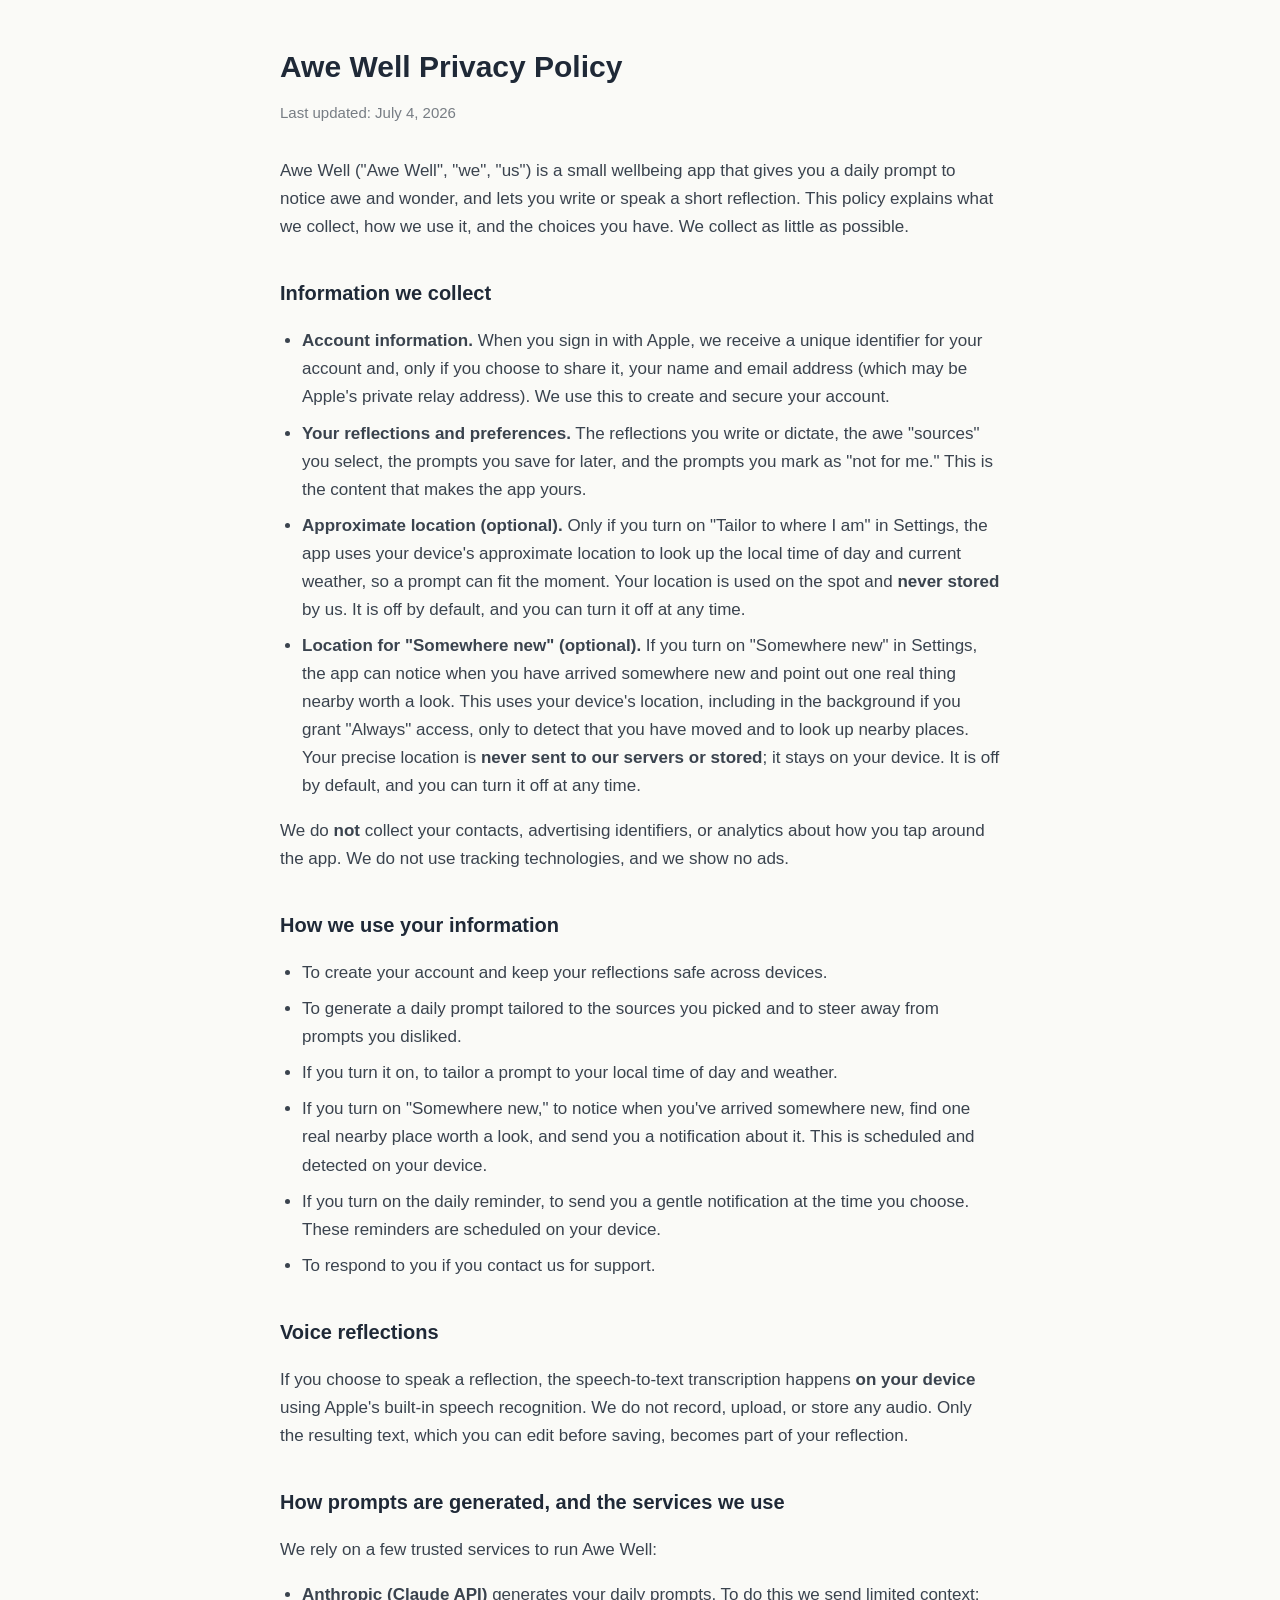
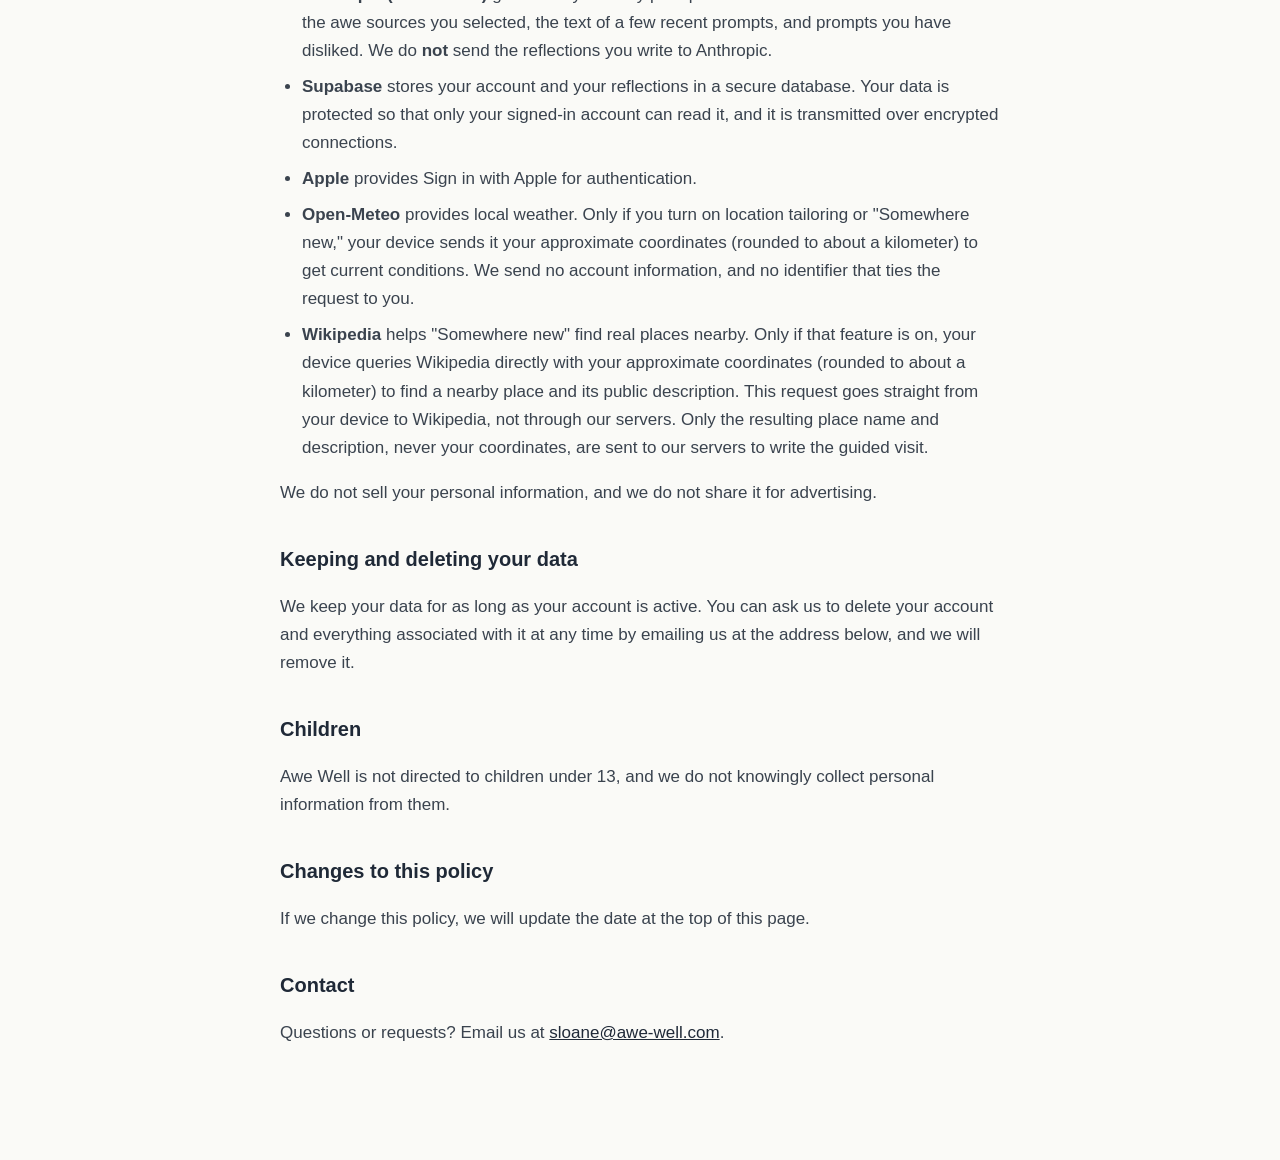
==== privacy.html @ 431646fa "Landing page at awe-well.com; move policy to /privacy.html Add a marketing landing page (sunset hero" ====
<!DOCTYPE html>
<html lang="en">
<head>
  <meta charset="utf-8" />
  <meta name="viewport" content="width=device-width, initial-scale=1" />
  <title>Awe Well — Privacy Policy</title>
  <style>
    :root { color-scheme: light; }
    body {
      max-width: 720px;
      margin: 0 auto;
      padding: 48px 24px 96px;
      background: #FAFAF7;
      color: #1F2937;
      font: 17px/1.65 -apple-system, BlinkMacSystemFont, "Segoe UI", Roboto, Helvetica, Arial, sans-serif;
    }
    h1 { font-size: 30px; line-height: 1.25; margin: 0 0 8px; }
    h2 { font-size: 20px; margin: 36px 0 10px; }
    p, li { color: rgba(31, 41, 55, 0.88); }
    .muted { color: rgba(31, 41, 55, 0.6); font-size: 15px; margin-bottom: 32px; }
    ul { padding-left: 22px; }
    li { margin-bottom: 8px; }
    a { color: #1F2937; }
    code { background: rgba(31,41,55,0.06); padding: 1px 5px; border-radius: 5px; }
  </style>
</head>
<body>
  <h1>Awe Well Privacy Policy</h1>
  <p class="muted">Last updated: July 4, 2026</p>

  <p>
    Awe Well ("Awe Well", "we", "us") is a small wellbeing app that gives you a
    daily prompt to notice awe and wonder, and lets you write or speak a short
    reflection. This policy explains what we collect, how we use it, and the
    choices you have. We collect as little as possible.
  </p>

  <h2>Information we collect</h2>
  <ul>
    <li>
      <strong>Account information.</strong> When you sign in with Apple, we
      receive a unique identifier for your account and, only if you choose to
      share it, your name and email address (which may be Apple's private relay
      address). We use this to create and secure your account.
    </li>
    <li>
      <strong>Your reflections and preferences.</strong> The reflections you
      write or dictate, the awe "sources" you select, the prompts you save for
      later, and the prompts you mark as "not for me." This is the content that
      makes the app yours.
    </li>
    <li>
      <strong>Approximate location (optional).</strong> Only if you turn on
      "Tailor to where I am" in Settings, the app uses your device's approximate
      location to look up the local time of day and current weather, so a prompt
      can fit the moment. Your location is used on the spot and
      <strong>never stored</strong> by us. It is off by default, and you can turn
      it off at any time.
    </li>
    <li>
      <strong>Location for "Somewhere new" (optional).</strong> If you turn on
      "Somewhere new" in Settings, the app can notice when you have arrived
      somewhere new and point out one real thing nearby worth a look. This uses
      your device's location, including in the background if you grant "Always"
      access, only to detect that you have moved and to look up nearby places.
      Your precise location is <strong>never sent to our servers or stored</strong>;
      it stays on your device. It is off by default, and you can turn it off at
      any time.
    </li>
  </ul>
  <p>
    We do <strong>not</strong> collect your contacts, advertising identifiers, or
    analytics about how you tap around the app. We do not use tracking
    technologies, and we show no ads.
  </p>

  <h2>How we use your information</h2>
  <ul>
    <li>To create your account and keep your reflections safe across devices.</li>
    <li>To generate a daily prompt tailored to the sources you picked and to steer away from prompts you disliked.</li>
    <li>If you turn it on, to tailor a prompt to your local time of day and weather.</li>
    <li>If you turn on "Somewhere new," to notice when you've arrived somewhere new, find one real nearby place worth a look, and send you a notification about it. This is scheduled and detected on your device.</li>
    <li>If you turn on the daily reminder, to send you a gentle notification at the time you choose. These reminders are scheduled on your device.</li>
    <li>To respond to you if you contact us for support.</li>
  </ul>

  <h2>Voice reflections</h2>
  <p>
    If you choose to speak a reflection, the speech-to-text transcription happens
    <strong>on your device</strong> using Apple's built-in speech recognition. We
    do not record, upload, or store any audio. Only the resulting text, which you
    can edit before saving, becomes part of your reflection.
  </p>

  <h2>How prompts are generated, and the services we use</h2>
  <p>We rely on a few trusted services to run Awe Well:</p>
  <ul>
    <li>
      <strong>Anthropic (Claude API)</strong> generates your daily prompts. To do
      this we send limited context: the awe sources you selected, the text of a
      few recent prompts, and prompts you have disliked. We do
      <strong>not</strong> send the reflections you write to Anthropic.
    </li>
    <li>
      <strong>Supabase</strong> stores your account and your reflections in a
      secure database. Your data is protected so that only your signed-in account
      can read it, and it is transmitted over encrypted connections.
    </li>
    <li>
      <strong>Apple</strong> provides Sign in with Apple for authentication.
    </li>
    <li>
      <strong>Open-Meteo</strong> provides local weather. Only if you turn on
      location tailoring or "Somewhere new," your device sends it your
      approximate coordinates (rounded to about a kilometer) to get current
      conditions. We send no account information, and no identifier that ties
      the request to you.
    </li>
    <li>
      <strong>Wikipedia</strong> helps "Somewhere new" find real places nearby.
      Only if that feature is on, your device queries Wikipedia directly with
      your approximate coordinates (rounded to about a kilometer) to find a
      nearby place and its public description. This request goes straight from
      your device to Wikipedia, not through our servers. Only the resulting
      place name and description, never your coordinates, are sent to our
      servers to write the guided visit.
    </li>
  </ul>
  <p>
    We do not sell your personal information, and we do not share it for
    advertising.
  </p>

  <h2>Keeping and deleting your data</h2>
  <p>
    We keep your data for as long as your account is active. You can ask us to
    delete your account and everything associated with it at any time by emailing
    us at the address below, and we will remove it.
  </p>

  <h2>Children</h2>
  <p>
    Awe Well is not directed to children under 13, and we do not knowingly
    collect personal information from them.
  </p>

  <h2>Changes to this policy</h2>
  <p>
    If we change this policy, we will update the date at the top of this page.
  </p>

  <h2>Contact</h2>
  <p>
    Questions or requests? Email us at
    <a href="mailto:sloane@awe-well.com">sloane@awe-well.com</a>.
  </p>
</body>
</html>
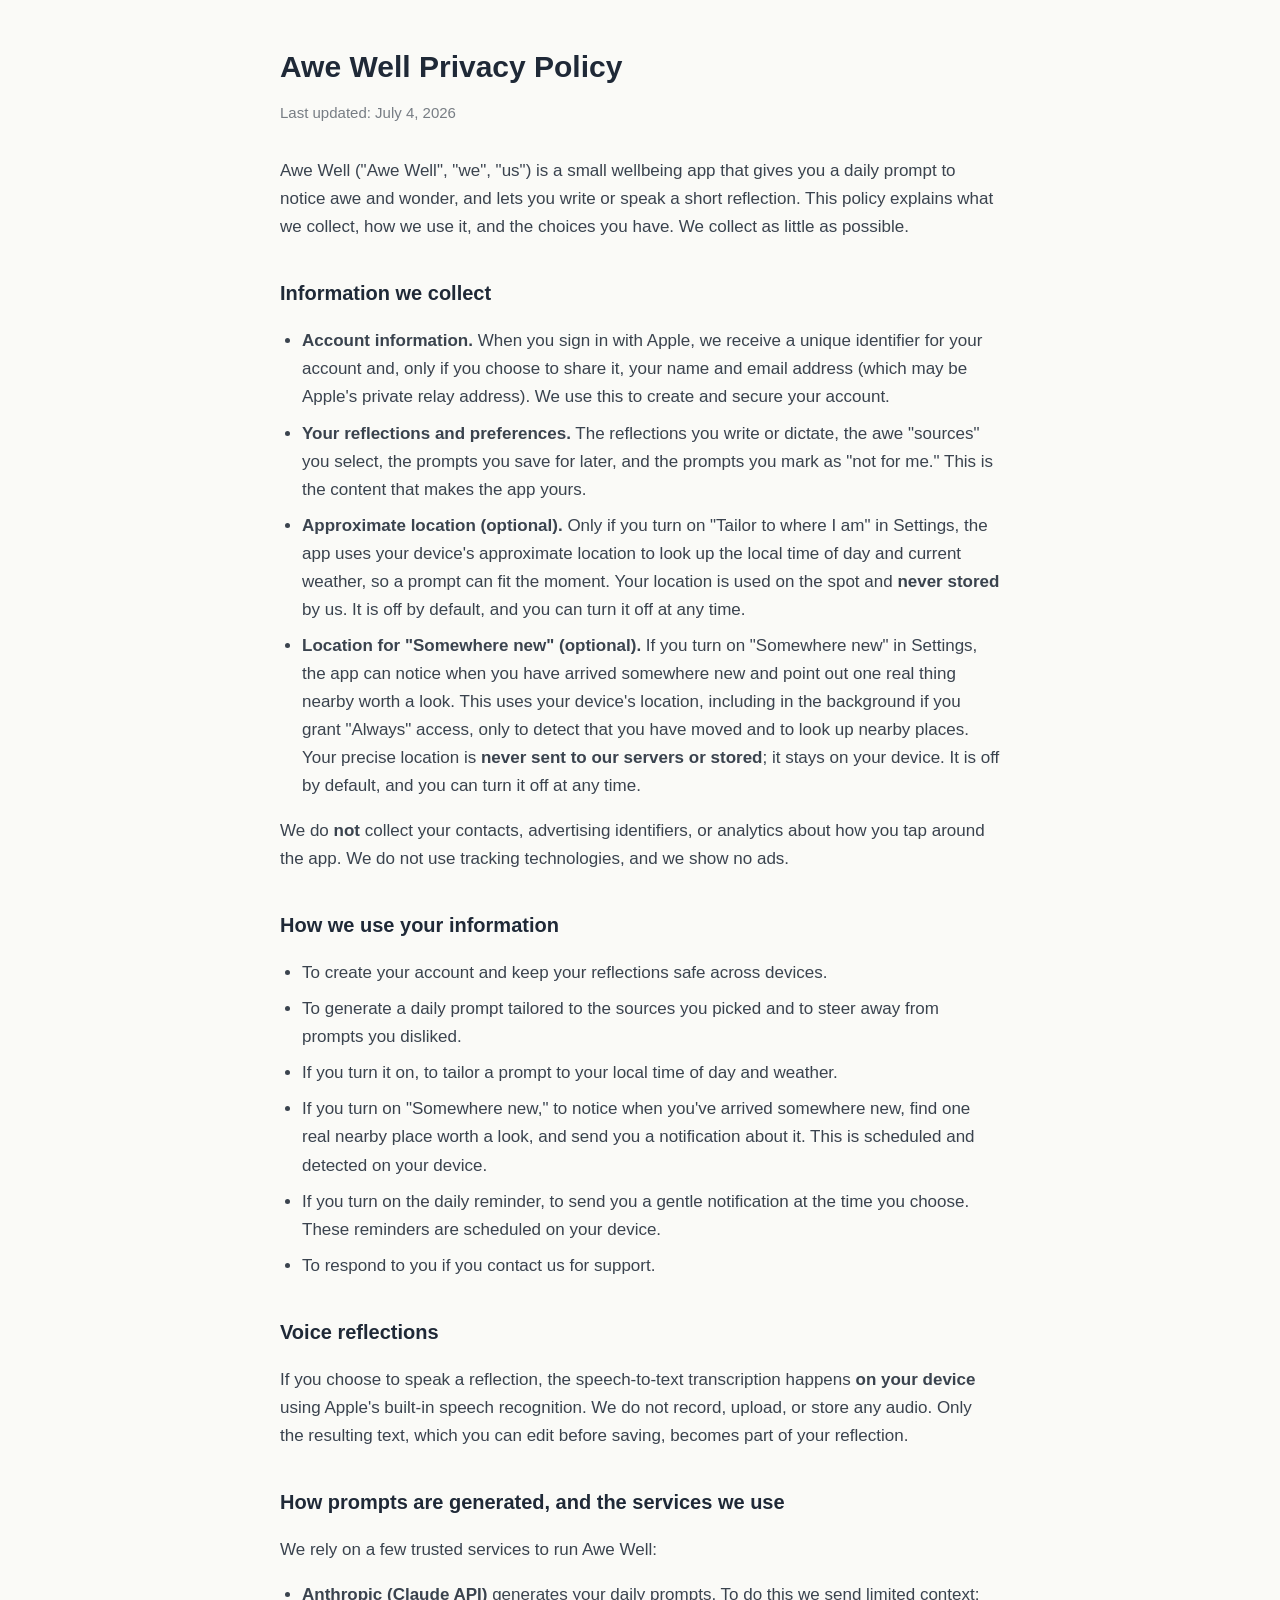
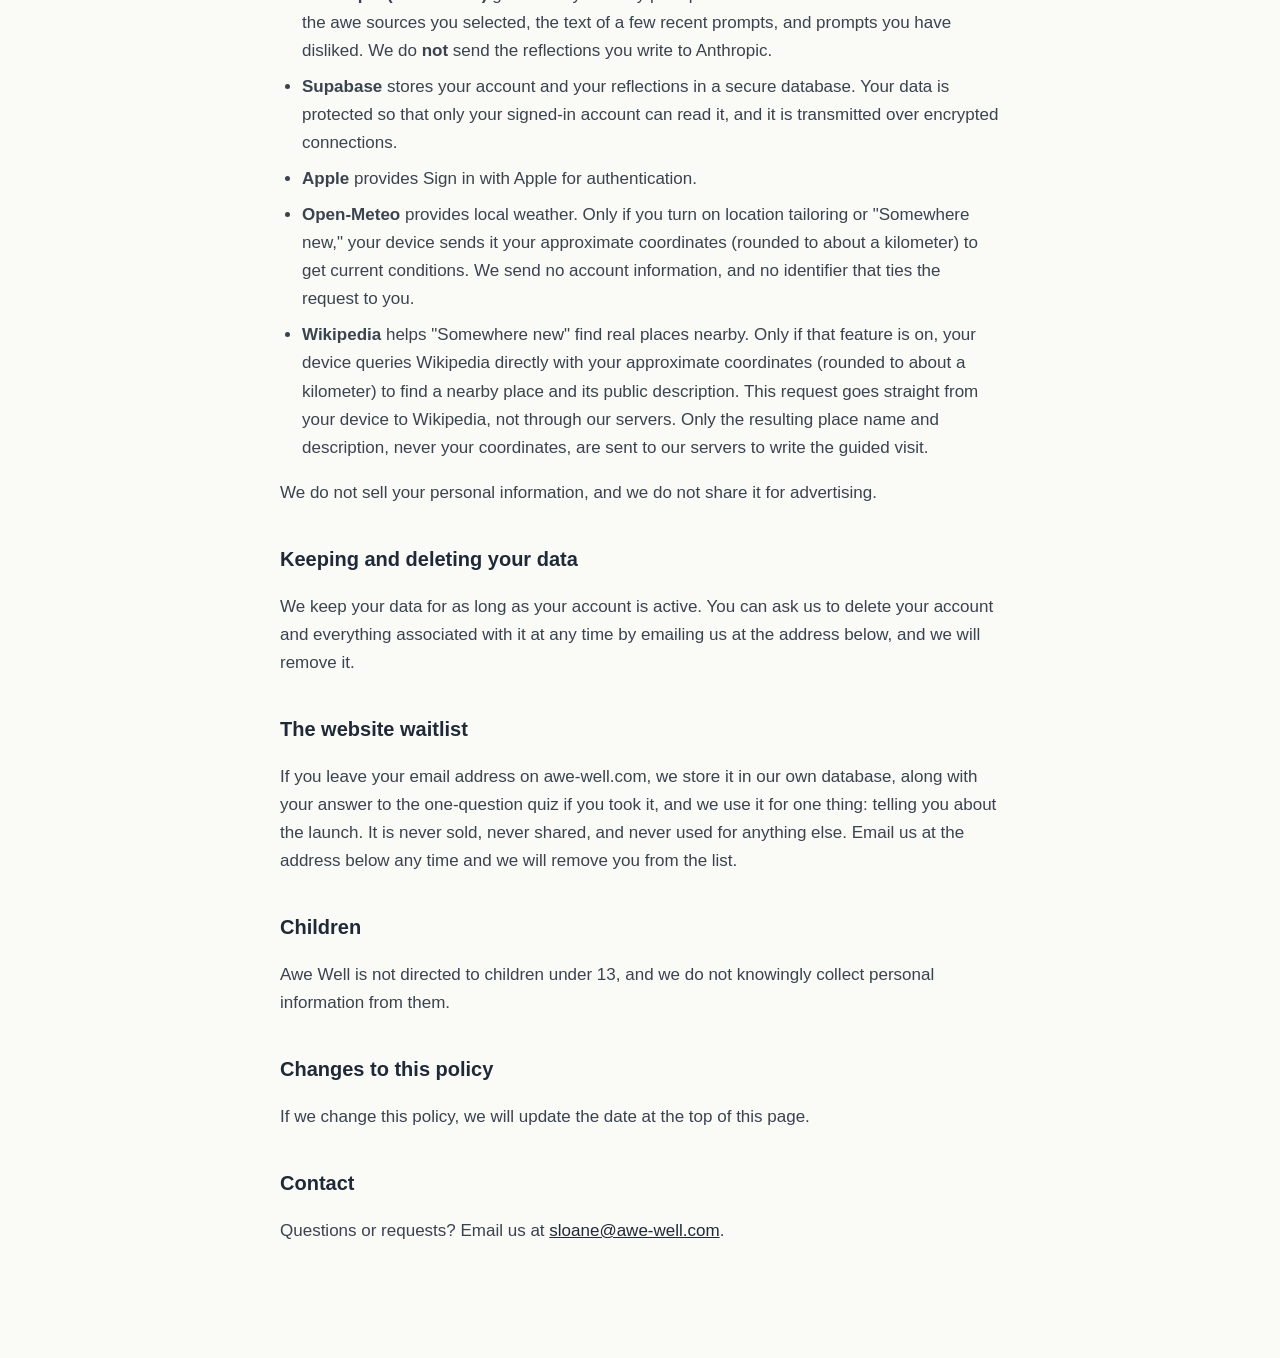
==== commit cbb16158: "Phase 0 funnel: one-question quiz, live invitation, waitlist The landing page now opens with "Where " ====
--- a/privacy.html
+++ b/privacy.html
@@ -138,6 +138,15 @@
     us at the address below, and we will remove it.
   </p>
 
+  <h2>The website waitlist</h2>
+  <p>
+    If you leave your email address on awe-well.com, we store it in our own
+    database, along with your answer to the one-question quiz if you took it,
+    and we use it for one thing: telling you about the launch. It is never
+    sold, never shared, and never used for anything else. Email us at the
+    address below any time and we will remove you from the list.
+  </p>
+
   <h2>Children</h2>
   <p>
     Awe Well is not directed to children under 13, and we do not knowingly
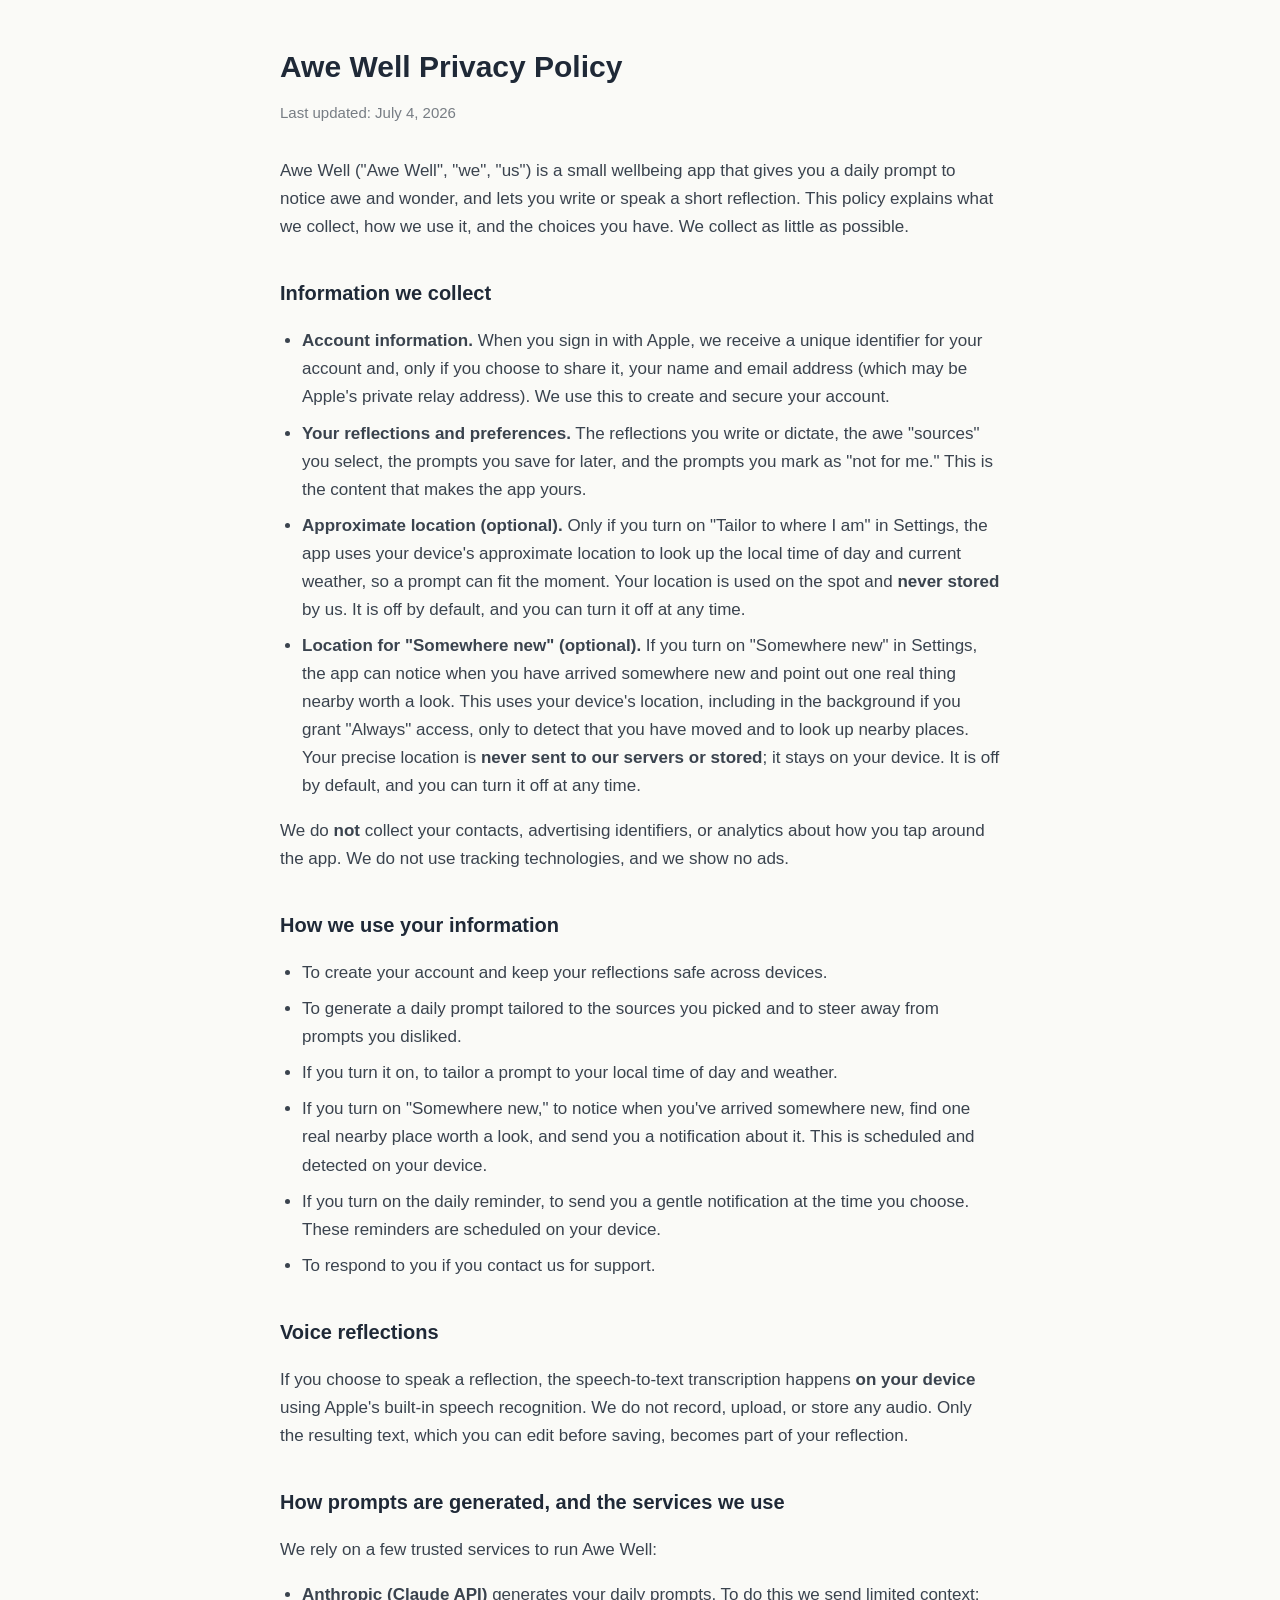
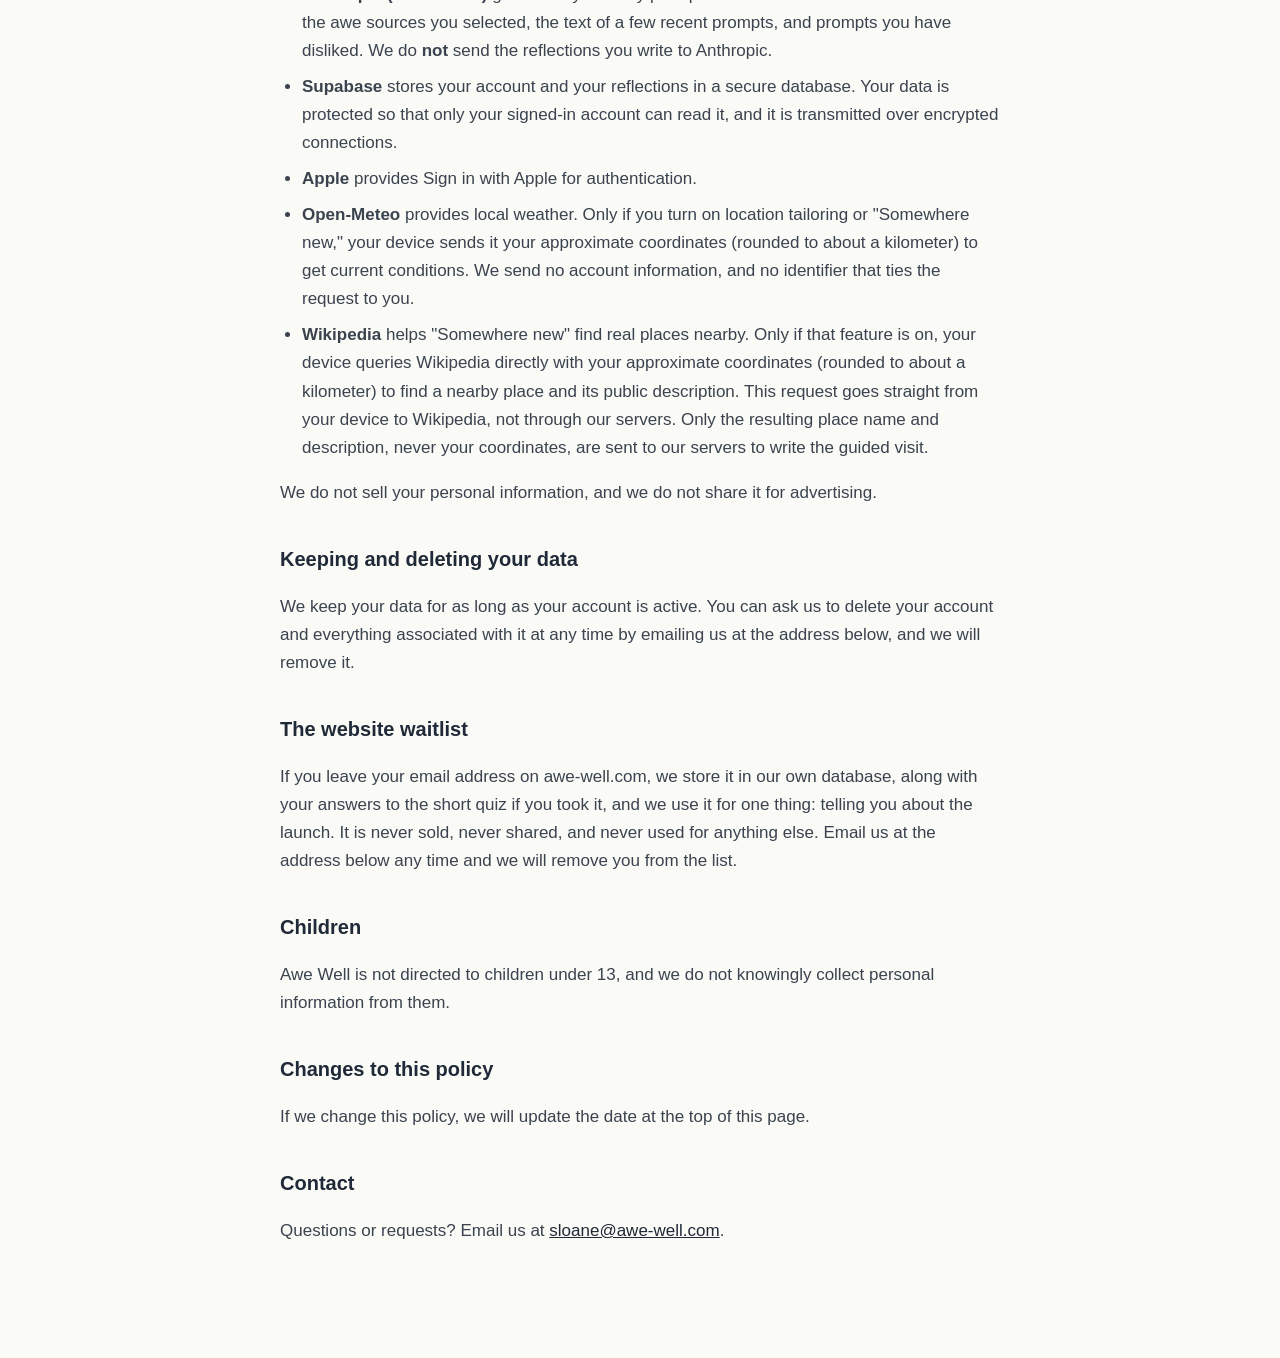
==== commit 85675bcb: "Deepen the quiz to four questions; fix the sample to one per source Per Sloane: the rotating daily p" ====
--- a/privacy.html
+++ b/privacy.html
@@ -141,7 +141,7 @@
   <h2>The website waitlist</h2>
   <p>
     If you leave your email address on awe-well.com, we store it in our own
-    database, along with your answer to the one-question quiz if you took it,
+    database, along with your answers to the short quiz if you took it,
     and we use it for one thing: telling you about the launch. It is never
     sold, never shared, and never used for anything else. Email us at the
     address below any time and we will remove you from the list.
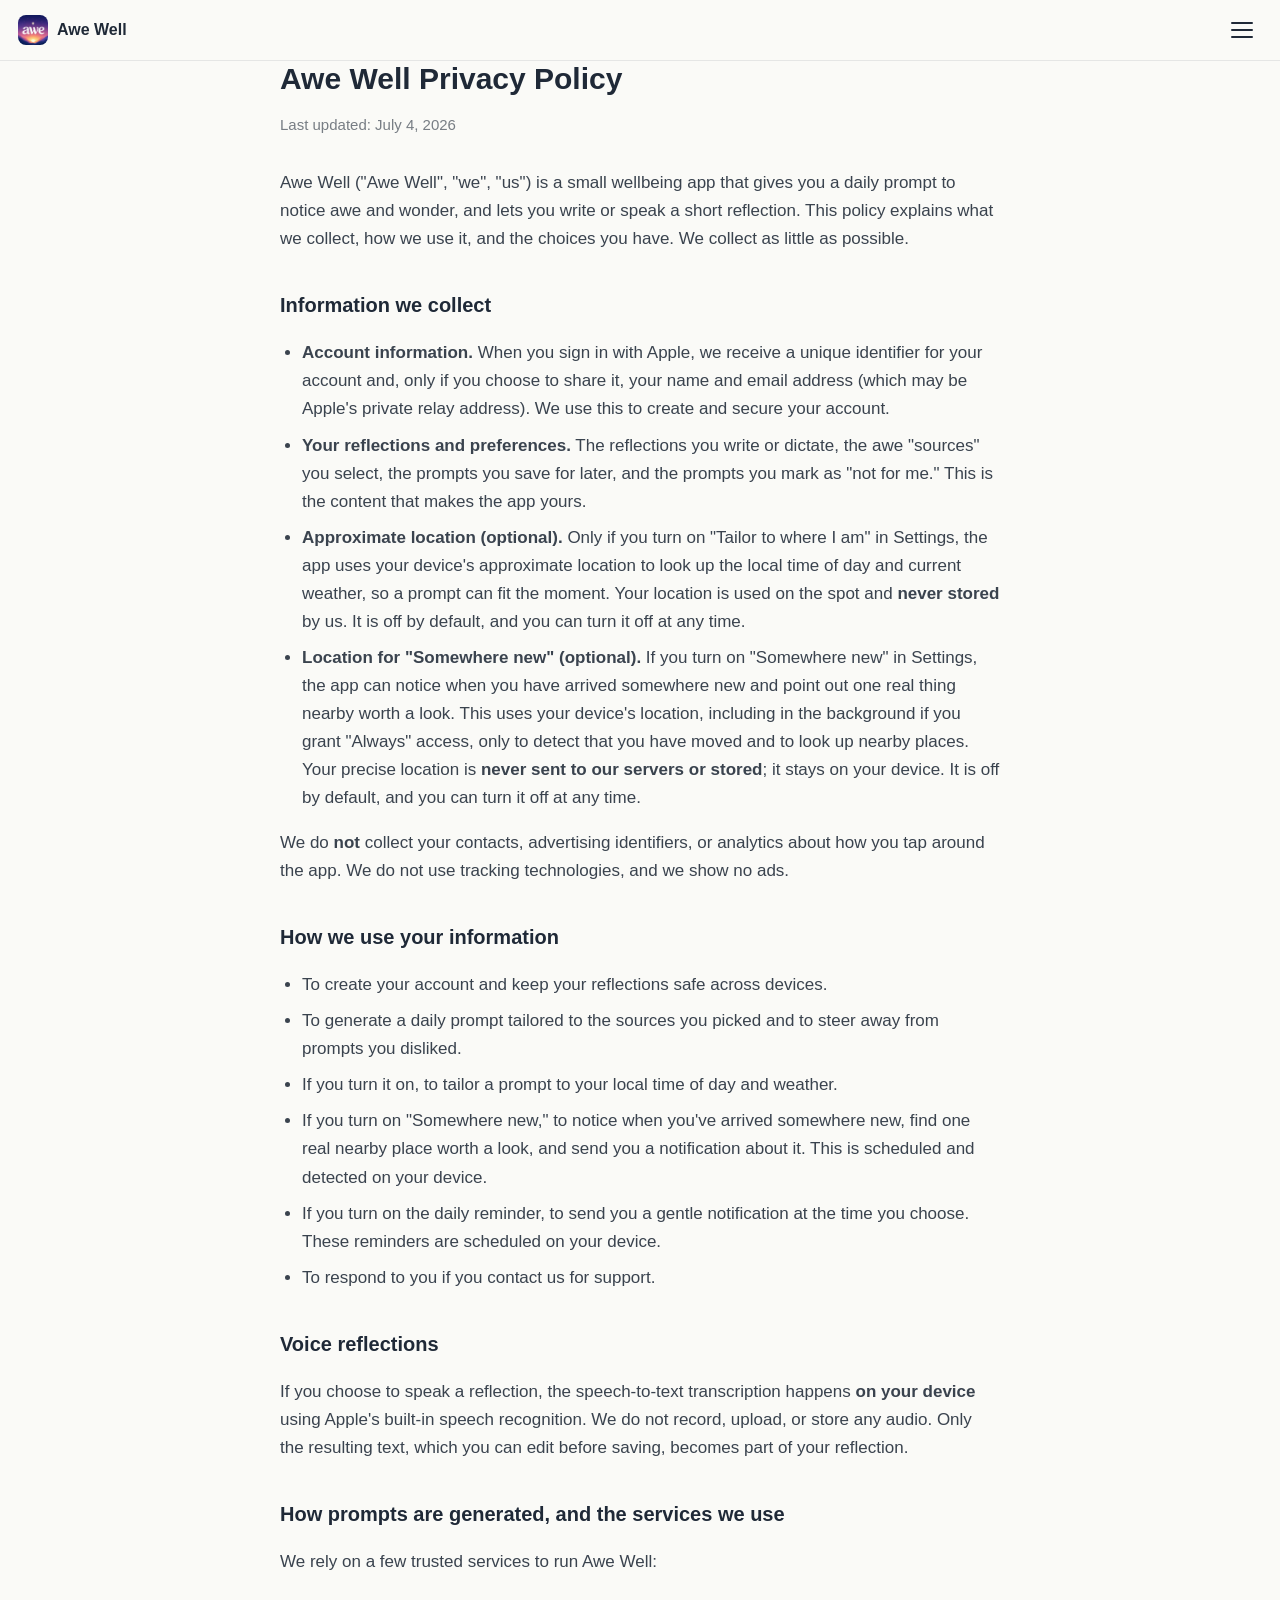
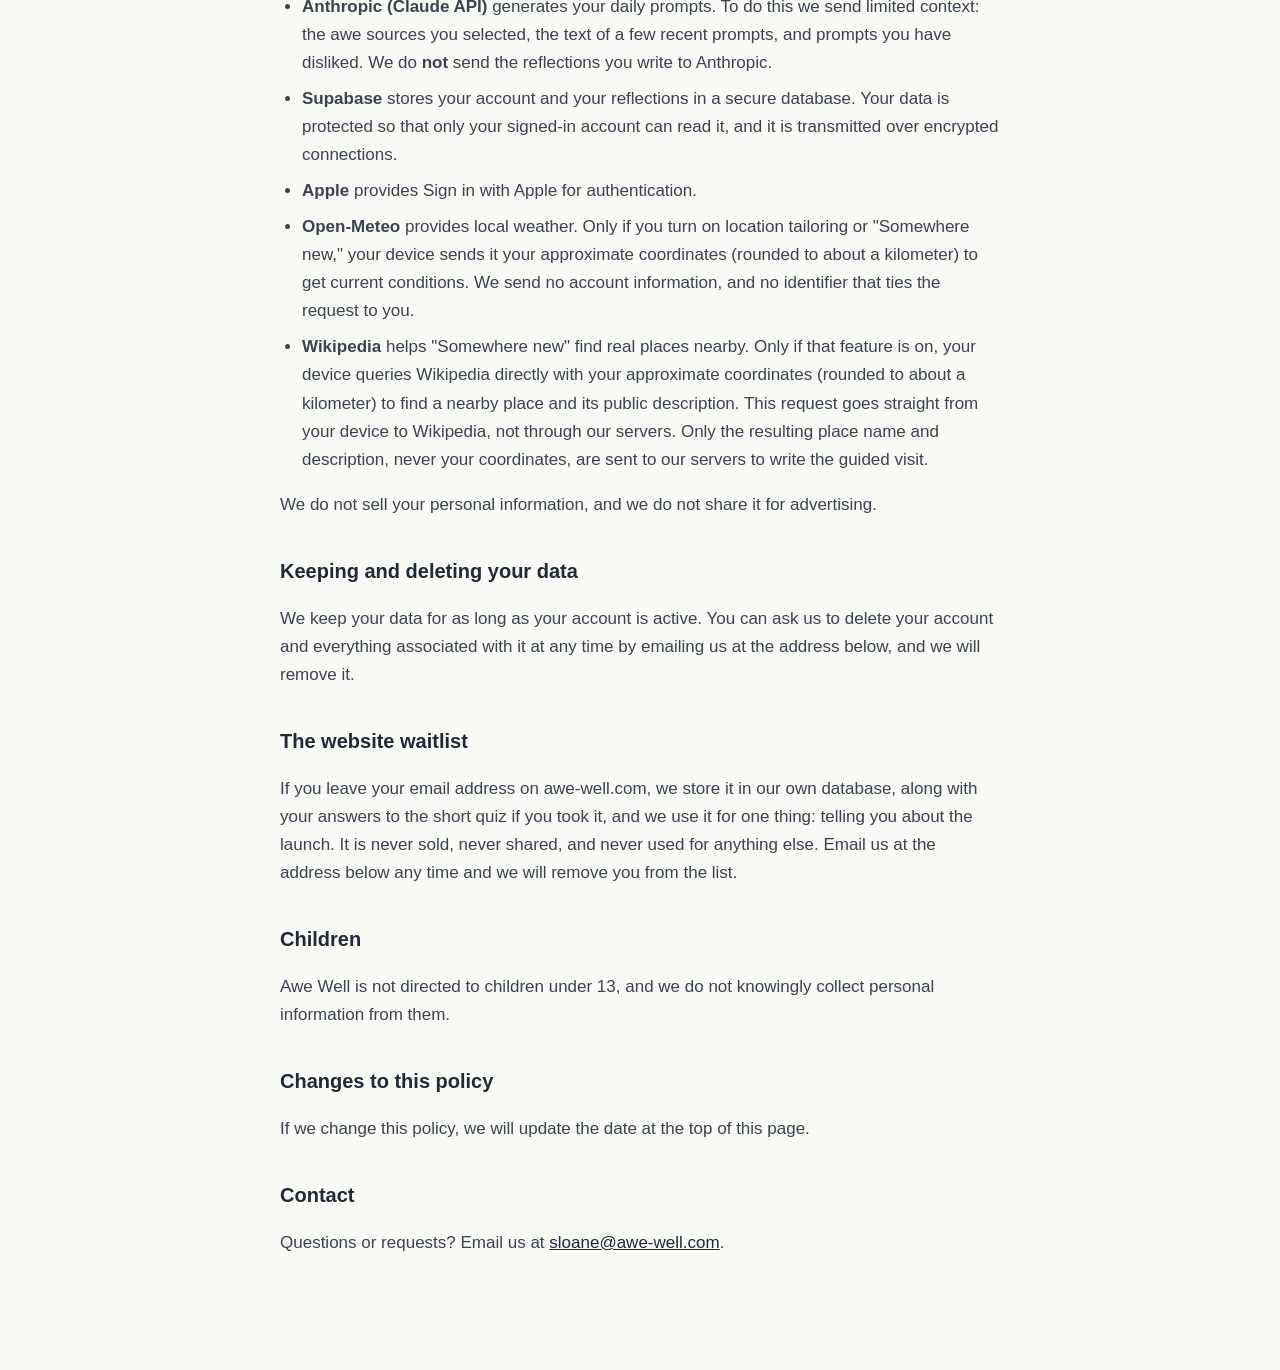
==== commit a448090f: "Add a shared hamburger nav and the story page Navigation moves out of the page body into a fixed bar" ====
--- a/privacy.html
+++ b/privacy.html
@@ -4,6 +4,7 @@
   <meta charset="utf-8" />
   <meta name="viewport" content="width=device-width, initial-scale=1" />
   <title>Awe Well — Privacy Policy</title>
+  <link rel="stylesheet" href="./assets/nav.css" />
   <style>
     :root { color-scheme: light; }
     body {
@@ -24,7 +25,7 @@
     code { background: rgba(31,41,55,0.06); padding: 1px 5px; border-radius: 5px; }
   </style>
 </head>
-<body>
+<body class="nav-light">
   <h1>Awe Well Privacy Policy</h1>
   <p class="muted">Last updated: July 4, 2026</p>
 
@@ -163,5 +164,6 @@
     Questions or requests? Email us at
     <a href="mailto:sloane@awe-well.com">sloane@awe-well.com</a>.
   </p>
+  <script src="./assets/nav.js" defer></script>
 </body>
 </html>
--- a/assets/nav.css
+++ b/assets/nav.css
@@ -0,0 +1,102 @@
+/* Shared site navigation. Injected by nav.js on every page so the markup
+   cannot drift between them. Footer links stay in each page as the no-script
+   fallback. */
+
+.sitebar {
+  position: fixed;
+  top: 0; left: 0; right: 0;
+  z-index: 60;
+  height: 60px;
+  display: flex;
+  align-items: center;
+  justify-content: space-between;
+  padding: 0 16px 0 18px;
+  transition: background-color 0.22s ease, box-shadow 0.22s ease;
+}
+/* Transparent over a dark hero, solid once scrolled or on light pages. */
+.sitebar.solid {
+  background: rgba(250, 250, 247, 0.94);
+  backdrop-filter: saturate(180%) blur(12px);
+  -webkit-backdrop-filter: saturate(180%) blur(12px);
+  box-shadow: 0 1px 0 rgba(31, 41, 55, 0.09);
+}
+
+.sitebar-home {
+  display: flex;
+  align-items: center;
+  gap: 9px;
+  text-decoration: none;
+  color: #fff;
+  font-weight: 600;
+  font-size: 16px;
+  opacity: 0;
+  pointer-events: none;
+  transition: opacity 0.22s ease, color 0.22s ease;
+}
+.sitebar.solid .sitebar-home { opacity: 1; pointer-events: auto; color: #1F2937; }
+.sitebar-home img { width: 30px; height: 30px; border-radius: 8px; display: block; }
+
+.sitebar-toggle {
+  margin-left: auto;
+  width: 44px; height: 44px;
+  display: flex;
+  flex-direction: column;
+  align-items: center;
+  justify-content: center;
+  gap: 5px;
+  background: none;
+  border: 0;
+  cursor: pointer;
+  border-radius: 10px;
+}
+.sitebar-toggle span {
+  display: block;
+  width: 22px; height: 2px;
+  border-radius: 2px;
+  background: #fff;
+  transition: background-color 0.22s ease, transform 0.22s ease, opacity 0.18s ease;
+}
+.sitebar.solid .sitebar-toggle span { background: #1F2937; }
+.sitebar-toggle:focus-visible { outline: 2px solid #C75D3C; outline-offset: 2px; }
+
+/* Hamburger becomes a close mark while the menu is open. */
+.sitebar.open .sitebar-toggle span:nth-child(1) { transform: translateY(7px) rotate(45deg); }
+.sitebar.open .sitebar-toggle span:nth-child(2) { opacity: 0; }
+.sitebar.open .sitebar-toggle span:nth-child(3) { transform: translateY(-7px) rotate(-45deg); }
+
+.sitemenu {
+  position: absolute;
+  top: 56px;
+  right: 12px;
+  min-width: 208px;
+  background: #fff;
+  border: 1px solid rgba(31, 41, 55, 0.1);
+  border-radius: 16px;
+  box-shadow: 0 16px 40px rgba(18, 25, 94, 0.18);
+  padding: 8px;
+  display: flex;
+  flex-direction: column;
+}
+.sitemenu[hidden] { display: none; }
+.sitemenu a {
+  display: block;
+  padding: 11px 14px;
+  border-radius: 10px;
+  text-decoration: none;
+  color: #1F2937;
+  font-size: 16px;
+}
+.sitemenu a:hover { background: rgba(31, 41, 55, 0.05); }
+.sitemenu a[aria-current="page"] { color: #A84A2E; font-weight: 600; }
+.sitemenu hr {
+  border: 0;
+  border-top: 1px solid rgba(31, 41, 55, 0.09);
+  margin: 6px 10px;
+}
+
+/* Pages whose content starts light need room for the fixed bar. */
+body.nav-light { padding-top: 60px; }
+
+@media (prefers-reduced-motion: reduce) {
+  .sitebar, .sitebar-toggle span, .sitebar-home { transition: none; }
+}
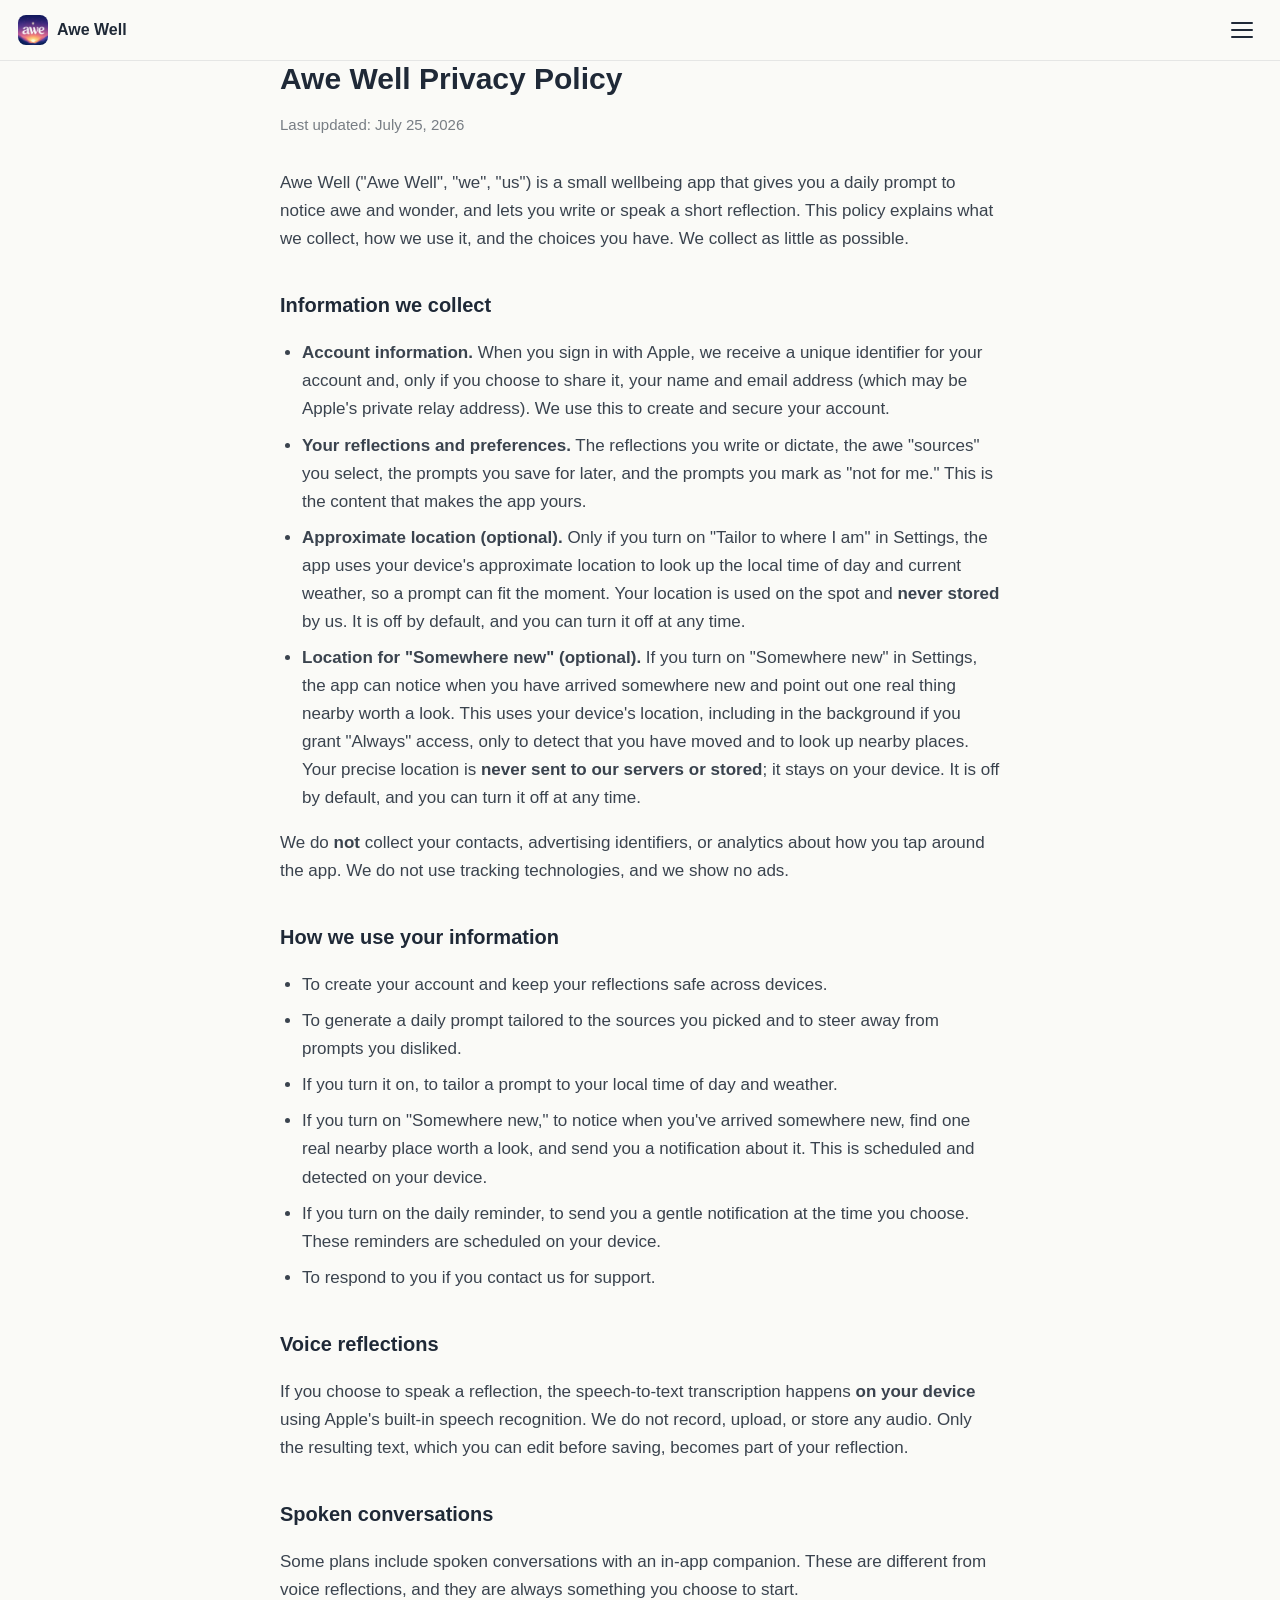
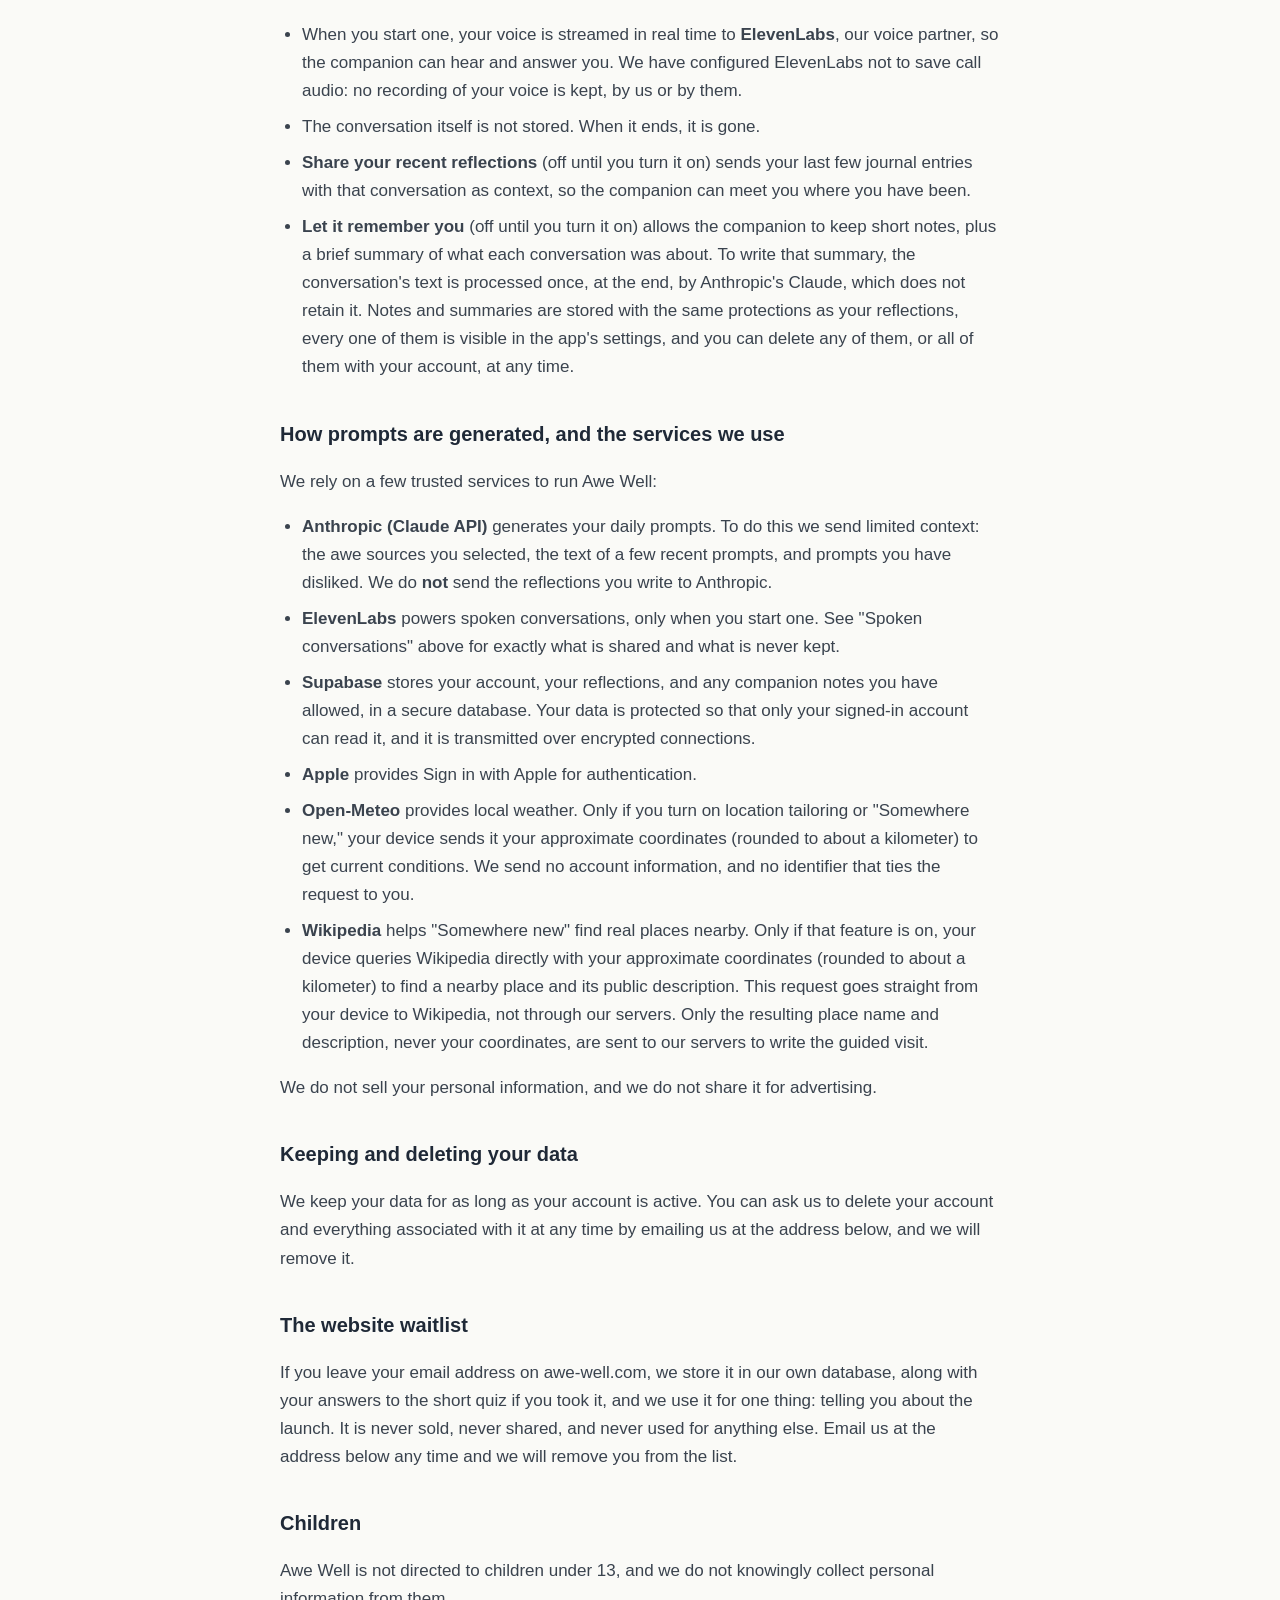
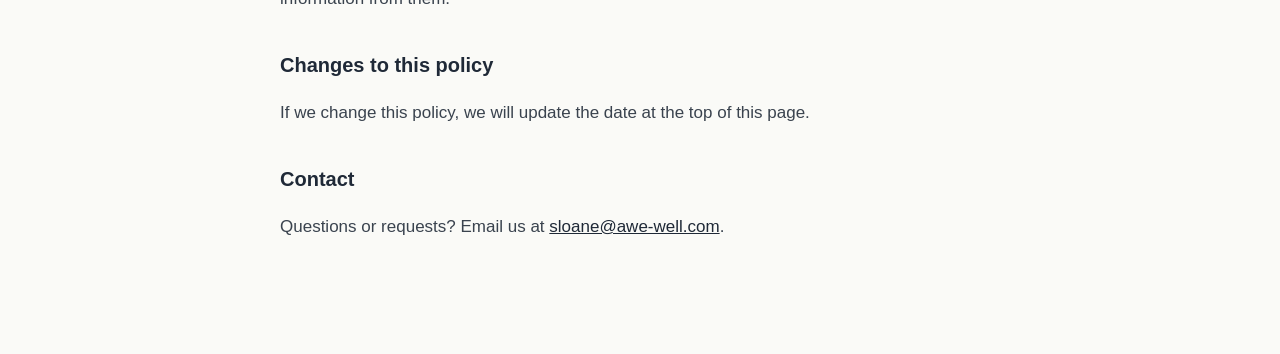
==== commit e60d0a5e: "Privacy: spoken conversations section (opt-ins, what is kept, what never is)" ====
--- a/privacy.html
+++ b/privacy.html
@@ -27,7 +27,7 @@
 </head>
 <body class="nav-light">
   <h1>Awe Well Privacy Policy</h1>
-  <p class="muted">Last updated: July 4, 2026</p>
+  <p class="muted">Last updated: July 25, 2026</p>
 
   <p>
     Awe Well ("Awe Well", "we", "us") is a small wellbeing app that gives you a
@@ -93,6 +93,36 @@
     can edit before saving, becomes part of your reflection.
   </p>
 
+  <h2>Spoken conversations</h2>
+  <p>
+    Some plans include spoken conversations with an in-app companion. These are
+    different from voice reflections, and they are always something you choose
+    to start.
+  </p>
+  <ul>
+    <li>
+      When you start one, your voice is streamed in real time to
+      <strong>ElevenLabs</strong>, our voice partner, so the companion can hear
+      and answer you. We have configured ElevenLabs not to save call audio: no
+      recording of your voice is kept, by us or by them.
+    </li>
+    <li>The conversation itself is not stored. When it ends, it is gone.</li>
+    <li>
+      <strong>Share your recent reflections</strong> (off until you turn it on)
+      sends your last few journal entries with that conversation as context, so
+      the companion can meet you where you have been.
+    </li>
+    <li>
+      <strong>Let it remember you</strong> (off until you turn it on) allows the
+      companion to keep short notes, plus a brief summary of what each
+      conversation was about. To write that summary, the conversation's text is
+      processed once, at the end, by Anthropic's Claude, which does not retain
+      it. Notes and summaries are stored with the same protections as your
+      reflections, every one of them is visible in the app's settings, and you
+      can delete any of them, or all of them with your account, at any time.
+    </li>
+  </ul>
+
   <h2>How prompts are generated, and the services we use</h2>
   <p>We rely on a few trusted services to run Awe Well:</p>
   <ul>
@@ -103,9 +133,15 @@
       <strong>not</strong> send the reflections you write to Anthropic.
     </li>
     <li>
-      <strong>Supabase</strong> stores your account and your reflections in a
-      secure database. Your data is protected so that only your signed-in account
-      can read it, and it is transmitted over encrypted connections.
+      <strong>ElevenLabs</strong> powers spoken conversations, only when you
+      start one. See "Spoken conversations" above for exactly what is shared
+      and what is never kept.
+    </li>
+    <li>
+      <strong>Supabase</strong> stores your account, your reflections, and any
+      companion notes you have allowed, in a secure database. Your data is
+      protected so that only your signed-in account can read it, and it is
+      transmitted over encrypted connections.
     </li>
     <li>
       <strong>Apple</strong> provides Sign in with Apple for authentication.
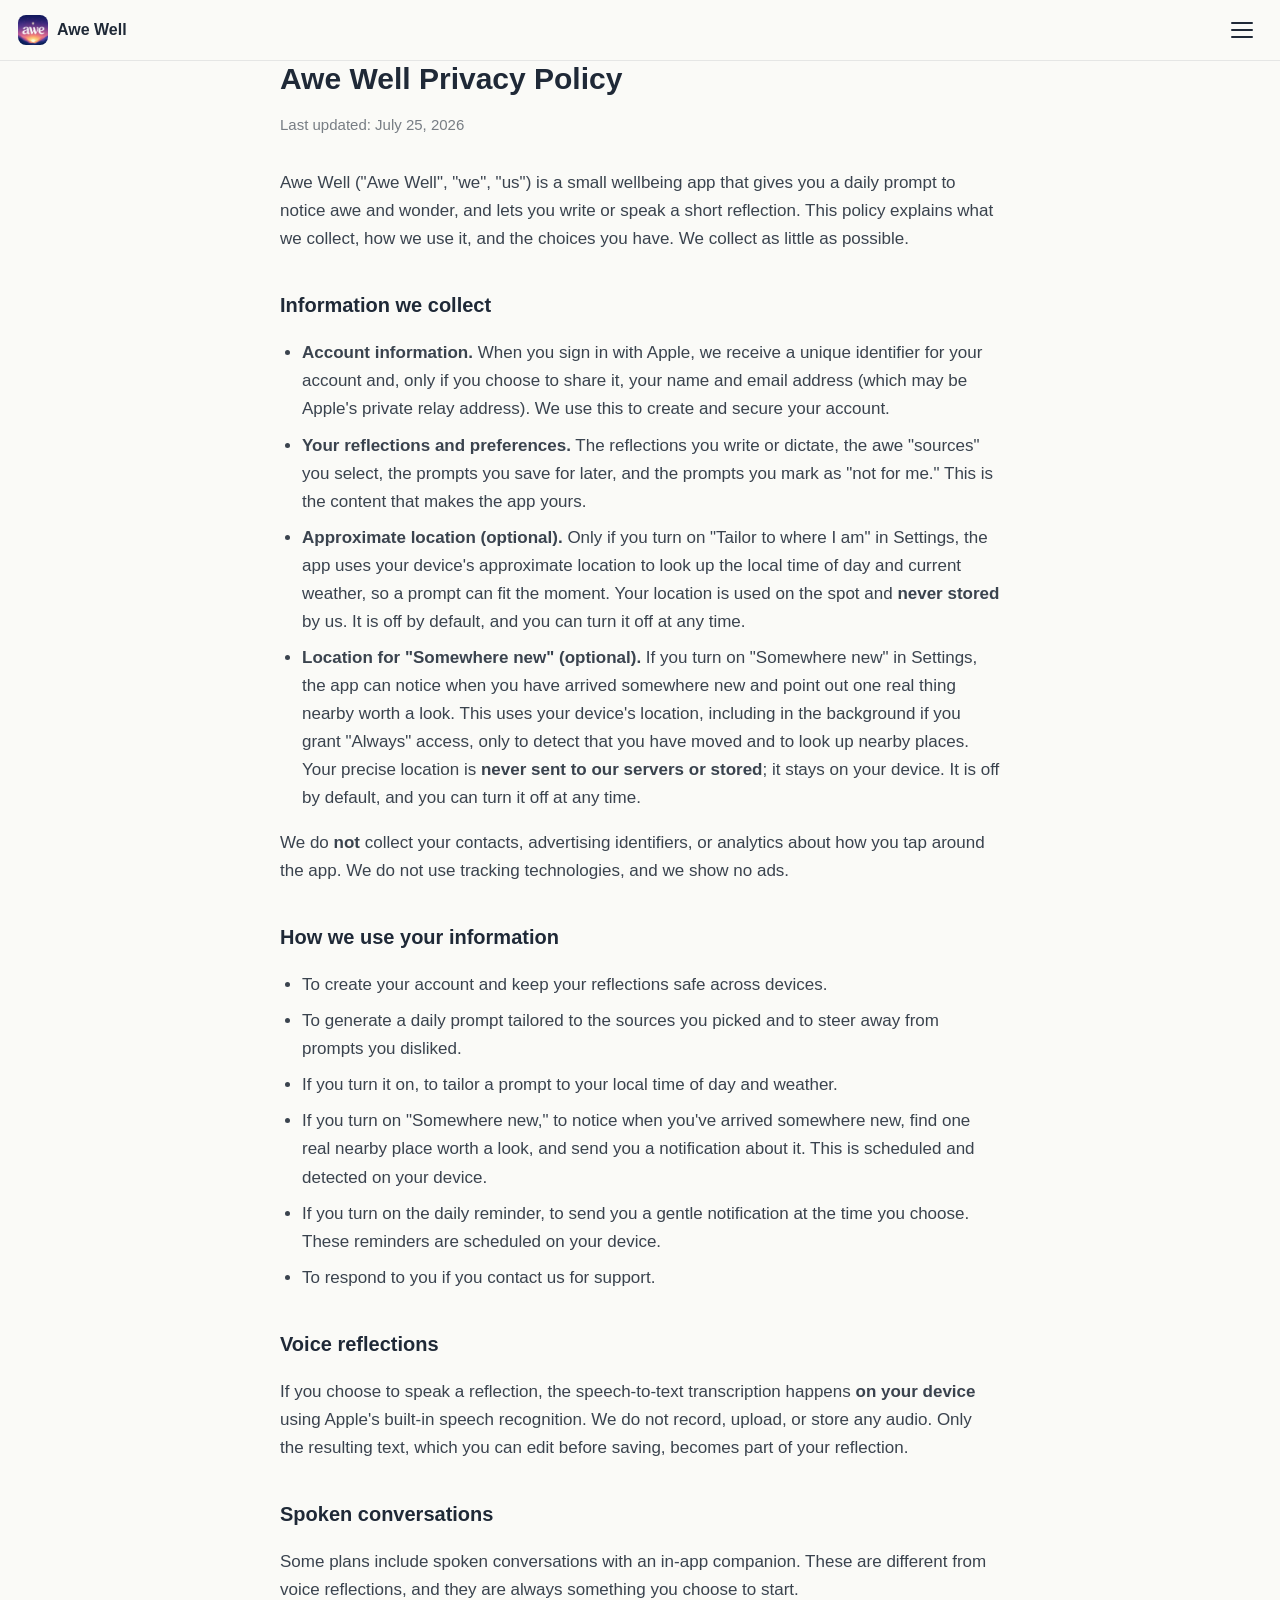
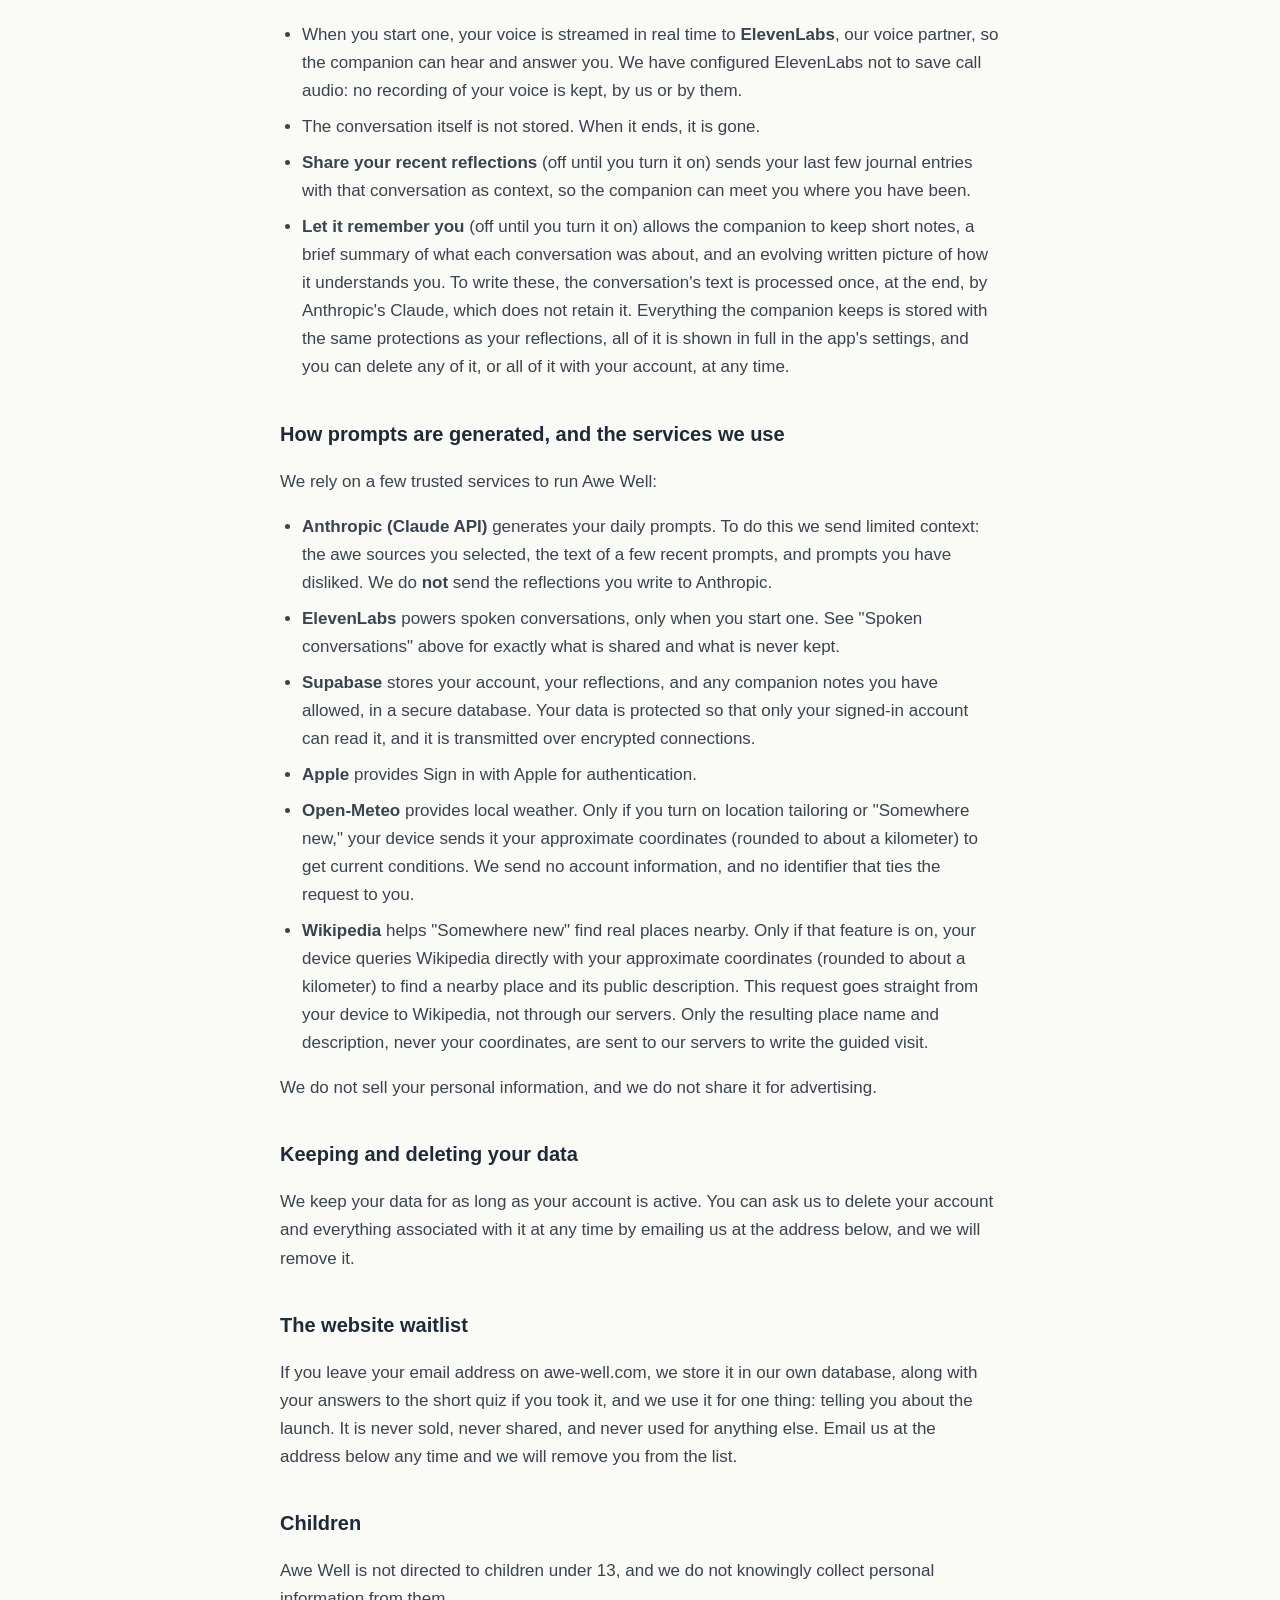
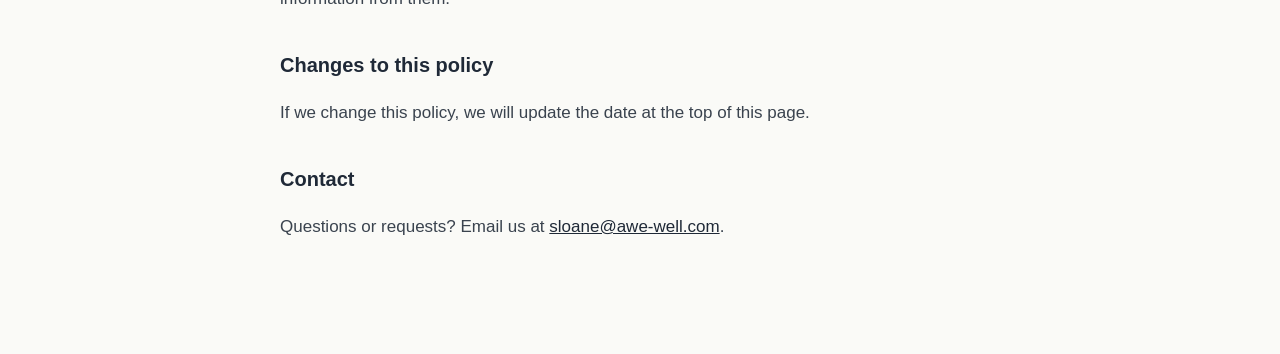
==== commit 2bd09237: "Privacy: memory also keeps an evolving understanding, say so plainly" ====
--- a/privacy.html
+++ b/privacy.html
@@ -114,12 +114,13 @@
     </li>
     <li>
       <strong>Let it remember you</strong> (off until you turn it on) allows the
-      companion to keep short notes, plus a brief summary of what each
-      conversation was about. To write that summary, the conversation's text is
-      processed once, at the end, by Anthropic's Claude, which does not retain
-      it. Notes and summaries are stored with the same protections as your
-      reflections, every one of them is visible in the app's settings, and you
-      can delete any of them, or all of them with your account, at any time.
+      companion to keep short notes, a brief summary of what each conversation
+      was about, and an evolving written picture of how it understands you. To
+      write these, the conversation's text is processed once, at the end, by
+      Anthropic's Claude, which does not retain it. Everything the companion
+      keeps is stored with the same protections as your reflections, all of it
+      is shown in full in the app's settings, and you can delete any of it, or
+      all of it with your account, at any time.
     </li>
   </ul>
 
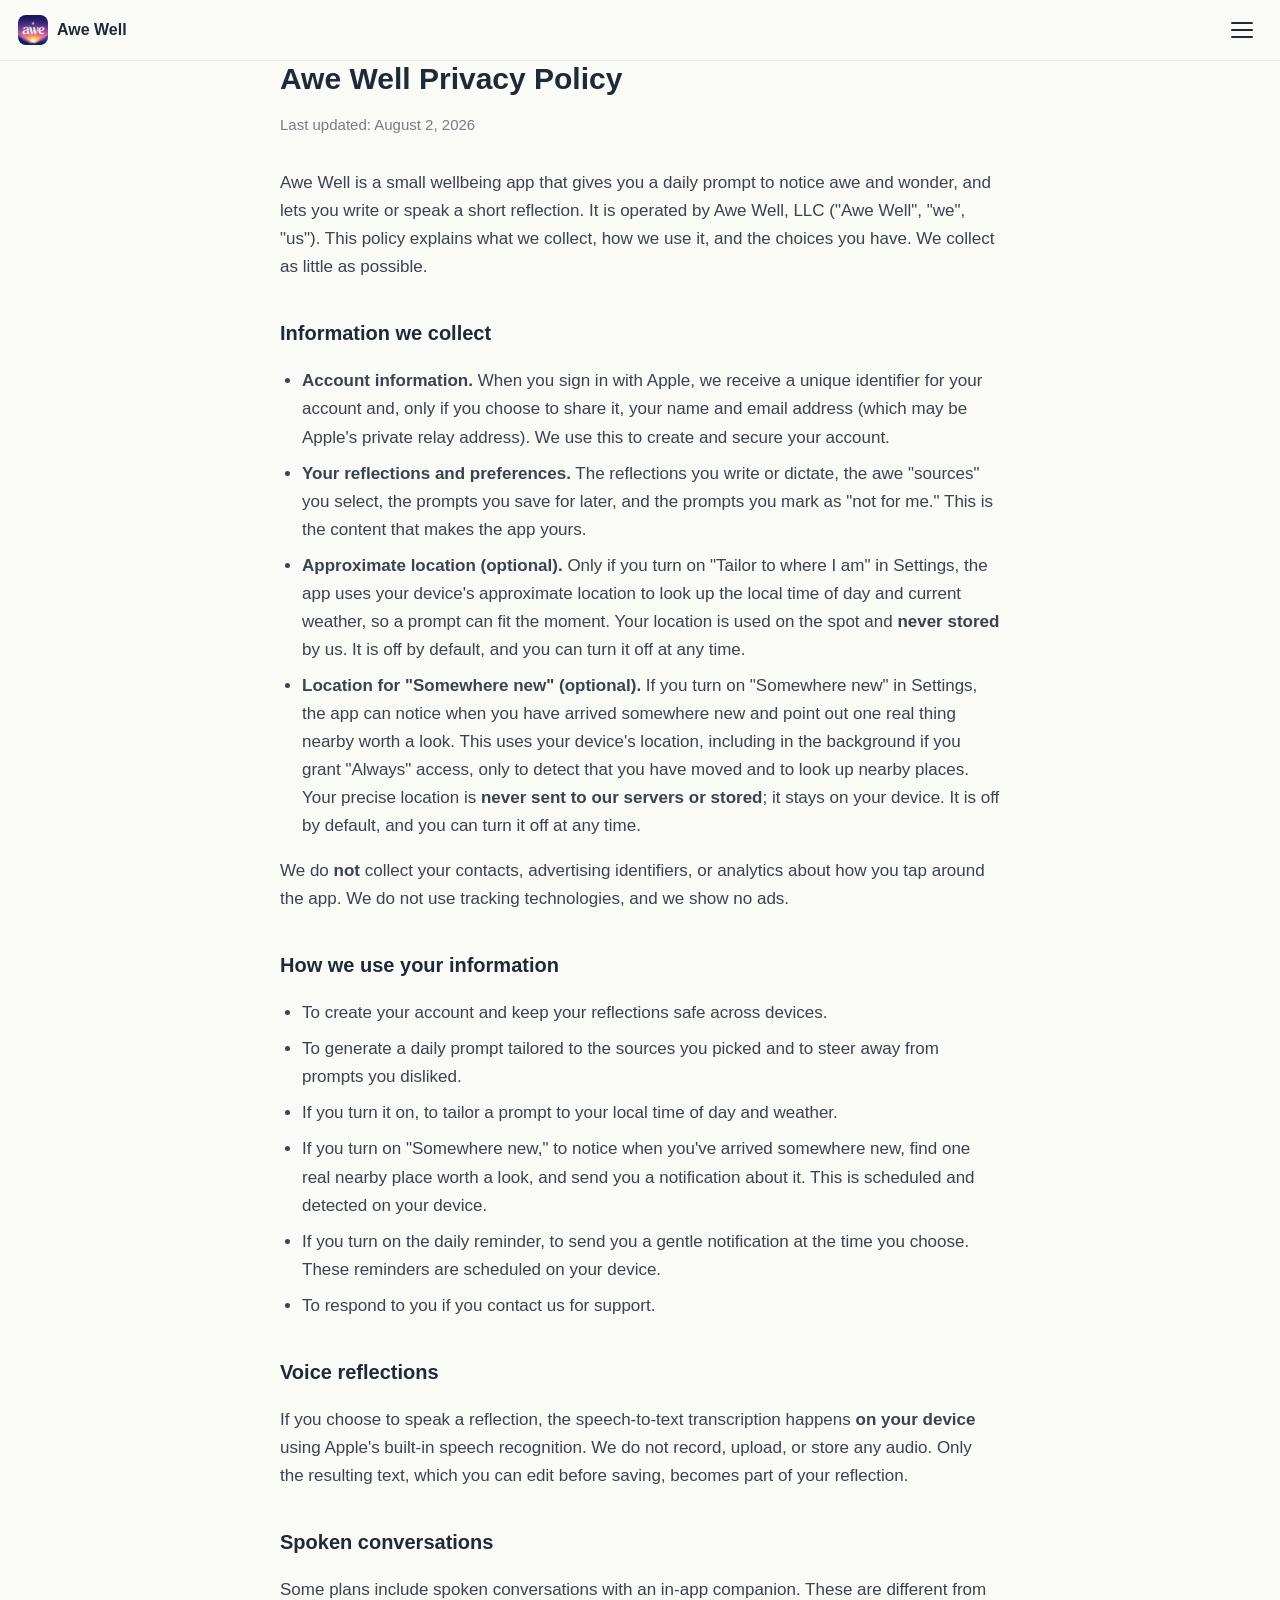
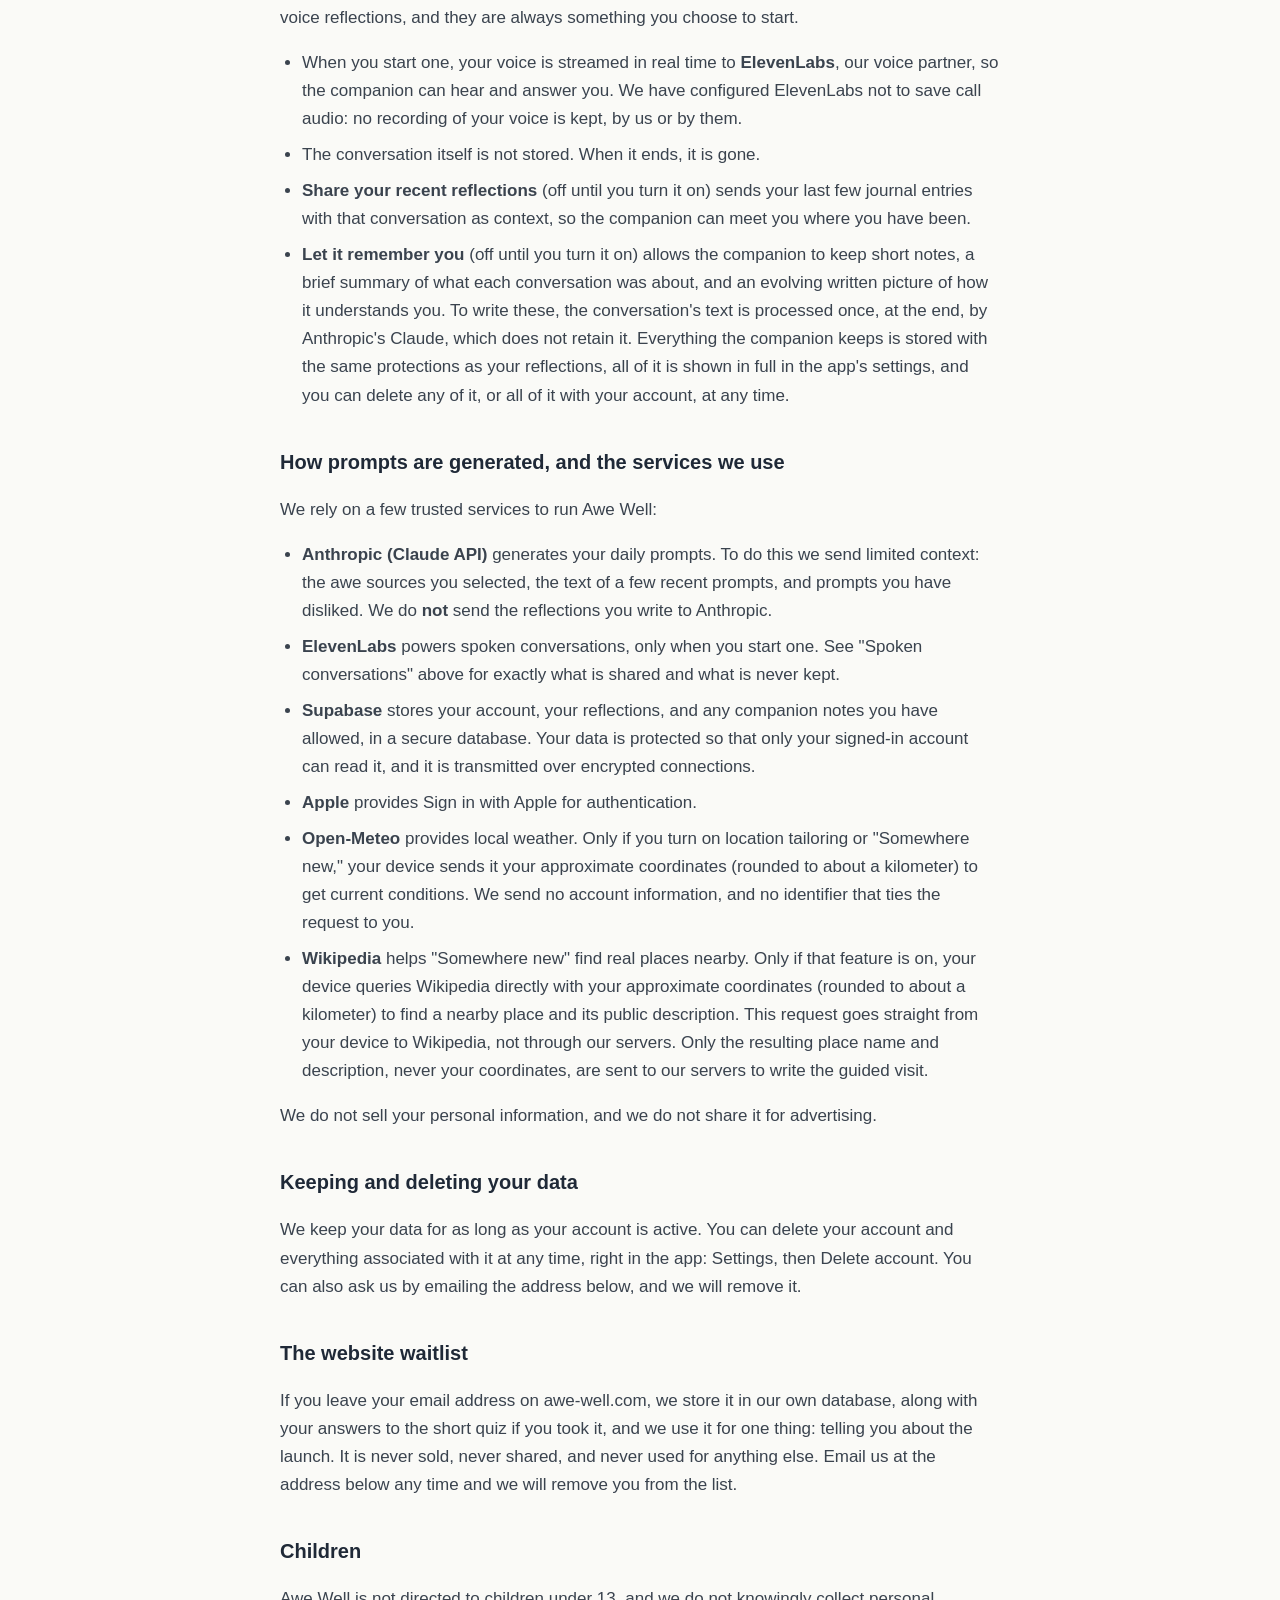
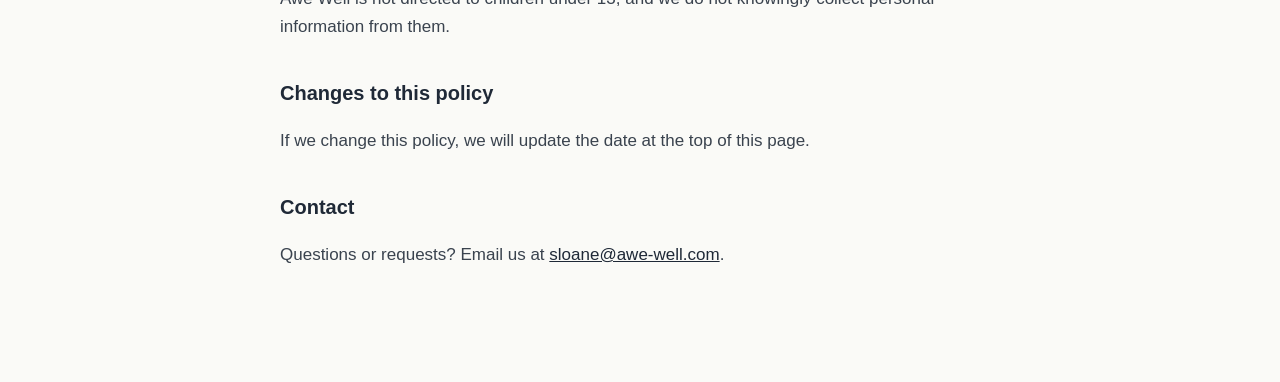
==== commit cbc6540d: "The LLC signs its pages: Awe Well, LLC named as operator; deletion lives in Settings too Co-Authored" ====
--- a/privacy.html
+++ b/privacy.html
@@ -27,13 +27,14 @@
 </head>
 <body class="nav-light">
   <h1>Awe Well Privacy Policy</h1>
-  <p class="muted">Last updated: July 25, 2026</p>
-
-  <p>
-    Awe Well ("Awe Well", "we", "us") is a small wellbeing app that gives you a
-    daily prompt to notice awe and wonder, and lets you write or speak a short
-    reflection. This policy explains what we collect, how we use it, and the
-    choices you have. We collect as little as possible.
+  <p class="muted">Last updated: August 2, 2026</p>
+
+  <p>
+    Awe Well is a small wellbeing app that gives you a daily prompt to notice
+    awe and wonder, and lets you write or speak a short reflection. It is
+    operated by Awe Well, LLC ("Awe Well", "we", "us"). This policy explains
+    what we collect, how we use it, and the choices you have. We collect as
+    little as possible.
   </p>
 
   <h2>Information we collect</h2>
@@ -171,9 +172,10 @@
 
   <h2>Keeping and deleting your data</h2>
   <p>
-    We keep your data for as long as your account is active. You can ask us to
-    delete your account and everything associated with it at any time by emailing
-    us at the address below, and we will remove it.
+    We keep your data for as long as your account is active. You can delete
+    your account and everything associated with it at any time, right in the
+    app: Settings, then Delete account. You can also ask us by emailing the
+    address below, and we will remove it.
   </p>
 
   <h2>The website waitlist</h2>
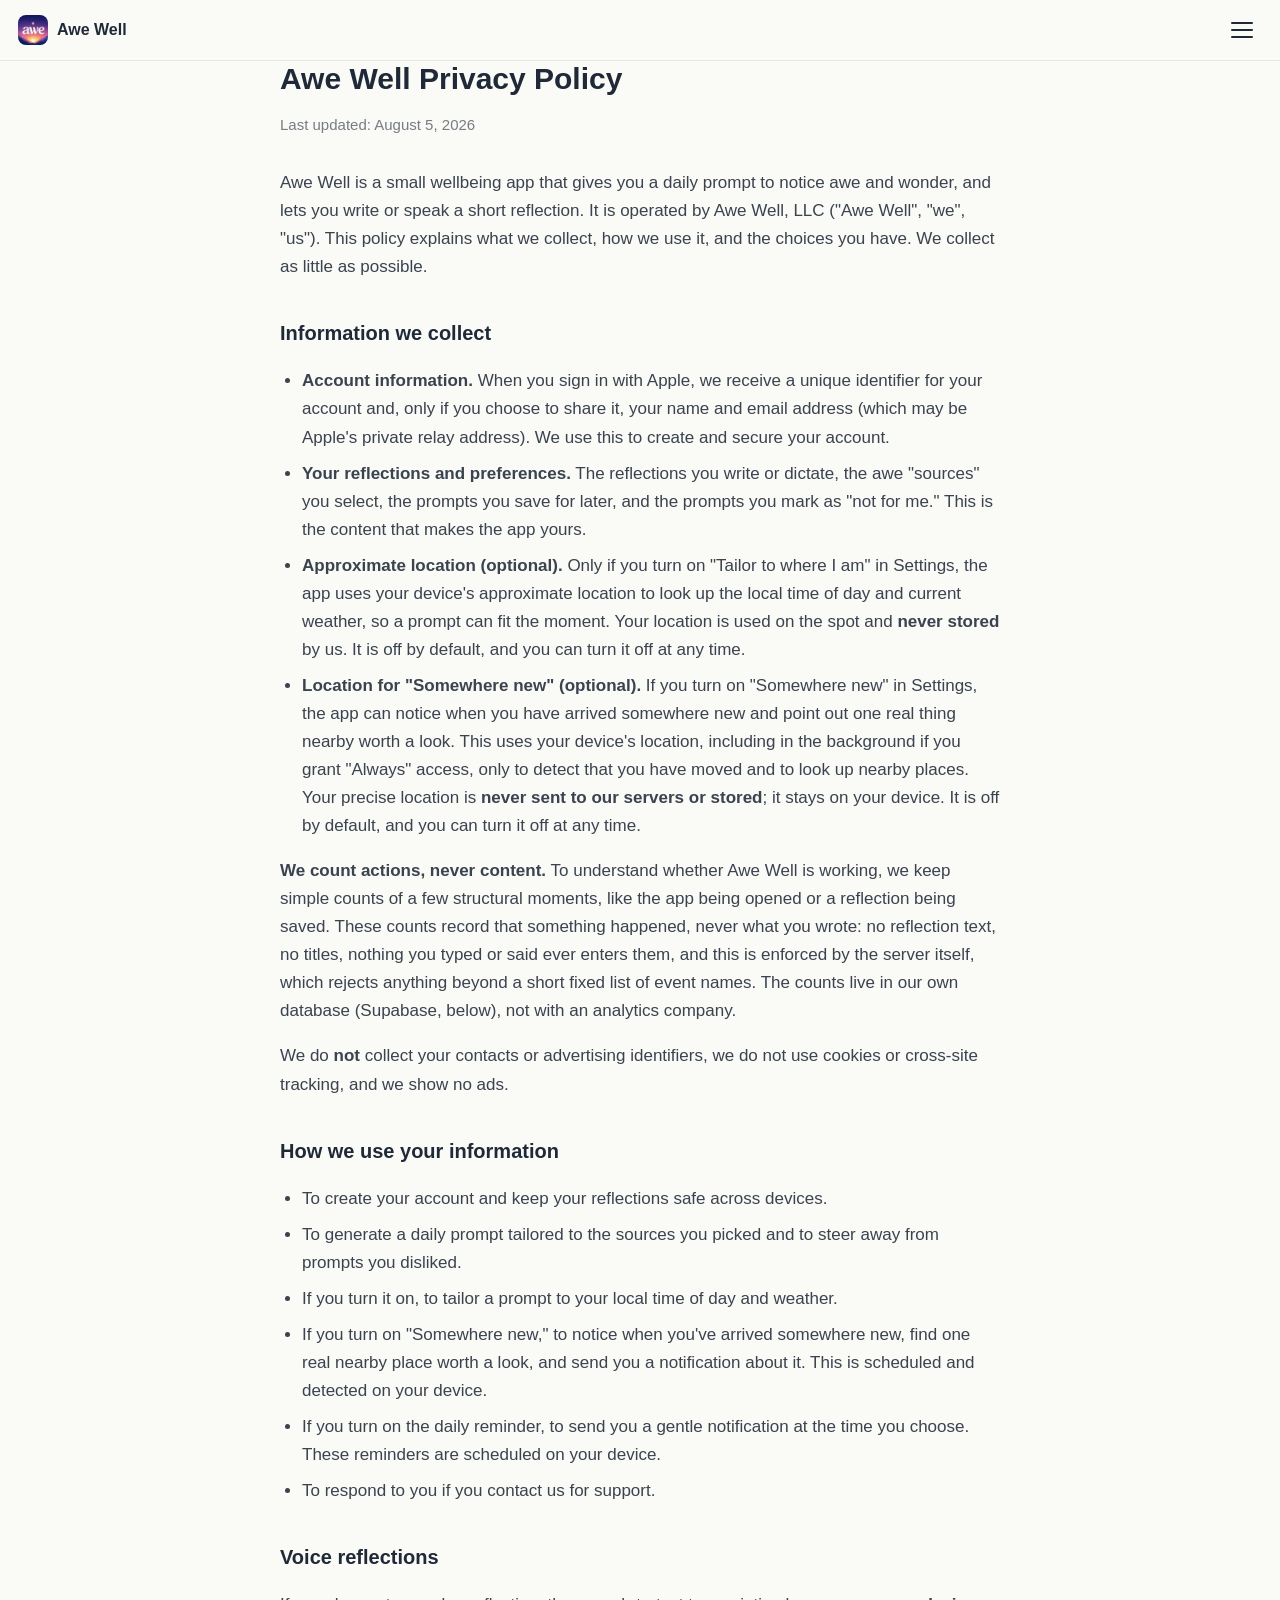
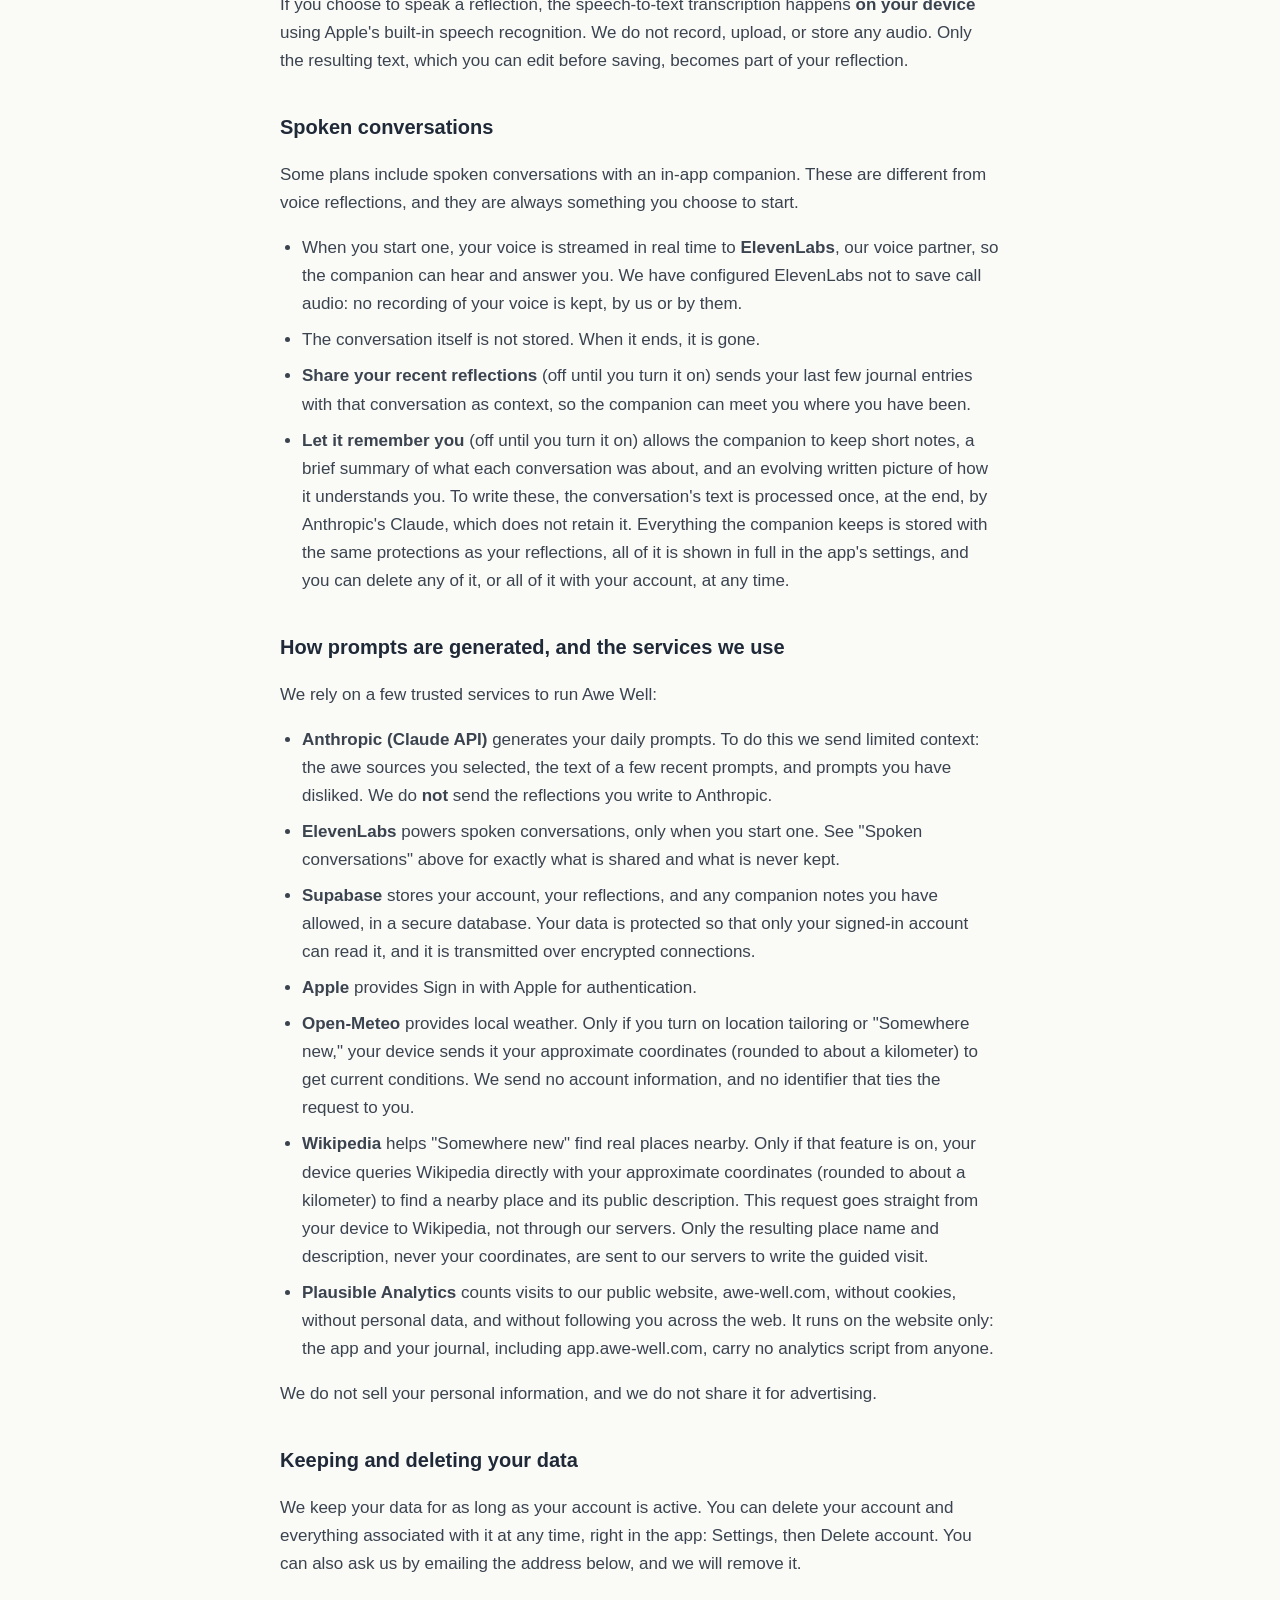
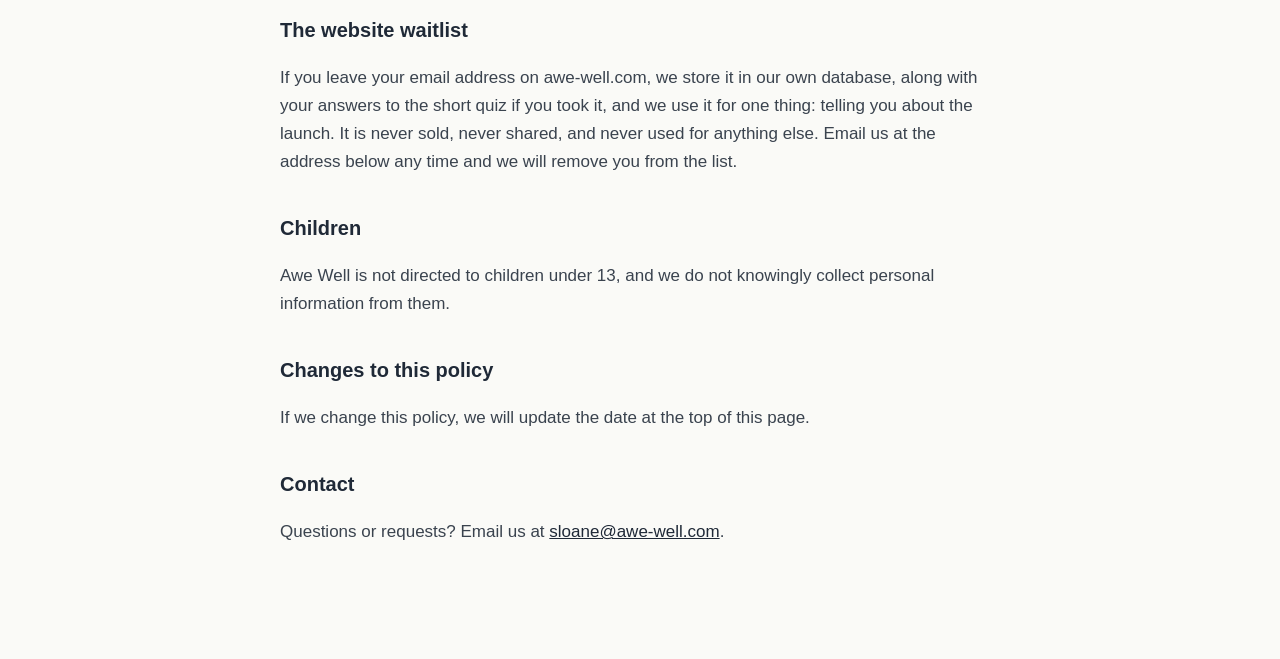
==== commit 0b660797: "The site learns to count visitors, and the privacy page says exactly how: Plausible on the shop wind" ====
--- a/privacy.html
+++ b/privacy.html
@@ -24,10 +24,17 @@
     a { color: #1F2937; }
     code { background: rgba(31,41,55,0.06); padding: 1px 5px; border-radius: 5px; }
   </style>
+  <!-- Privacy-friendly analytics by Plausible: cookieless, aggregate only,
+       marketing site only. The app and the journal carry no such script. -->
+  <script async src="https://plausible.io/js/pa-cO6MNz9UzXMNSxGT1dzLt.js"></script>
+  <script>
+    window.plausible=window.plausible||function(){(plausible.q=plausible.q||[]).push(arguments)},plausible.init=plausible.init||function(i){plausible.o=i||{}};
+    plausible.init()
+  </script>
 </head>
 <body class="nav-light">
   <h1>Awe Well Privacy Policy</h1>
-  <p class="muted">Last updated: August 2, 2026</p>
+  <p class="muted">Last updated: August 5, 2026</p>
 
   <p>
     Awe Well is a small wellbeing app that gives you a daily prompt to notice
@@ -71,9 +78,19 @@
     </li>
   </ul>
   <p>
-    We do <strong>not</strong> collect your contacts, advertising identifiers, or
-    analytics about how you tap around the app. We do not use tracking
-    technologies, and we show no ads.
+    <strong>We count actions, never content.</strong> To understand whether
+    Awe Well is working, we keep simple counts of a few structural moments,
+    like the app being opened or a reflection being saved. These counts
+    record that something happened, never what you wrote: no reflection
+    text, no titles, nothing you typed or said ever enters them, and this
+    is enforced by the server itself, which rejects anything beyond a short
+    fixed list of event names. The counts live in our own database
+    (Supabase, below), not with an analytics company.
+  </p>
+  <p>
+    We do <strong>not</strong> collect your contacts or advertising
+    identifiers, we do not use cookies or cross-site tracking, and we show
+    no ads.
   </p>
 
   <h2>How we use your information</h2>
@@ -164,6 +181,13 @@
       place name and description, never your coordinates, are sent to our
       servers to write the guided visit.
     </li>
+    <li>
+      <strong>Plausible Analytics</strong> counts visits to our public
+      website, awe-well.com, without cookies, without personal data, and
+      without following you across the web. It runs on the website only:
+      the app and your journal, including app.awe-well.com, carry no
+      analytics script from anyone.
+    </li>
   </ul>
   <p>
     We do not sell your personal information, and we do not share it for
